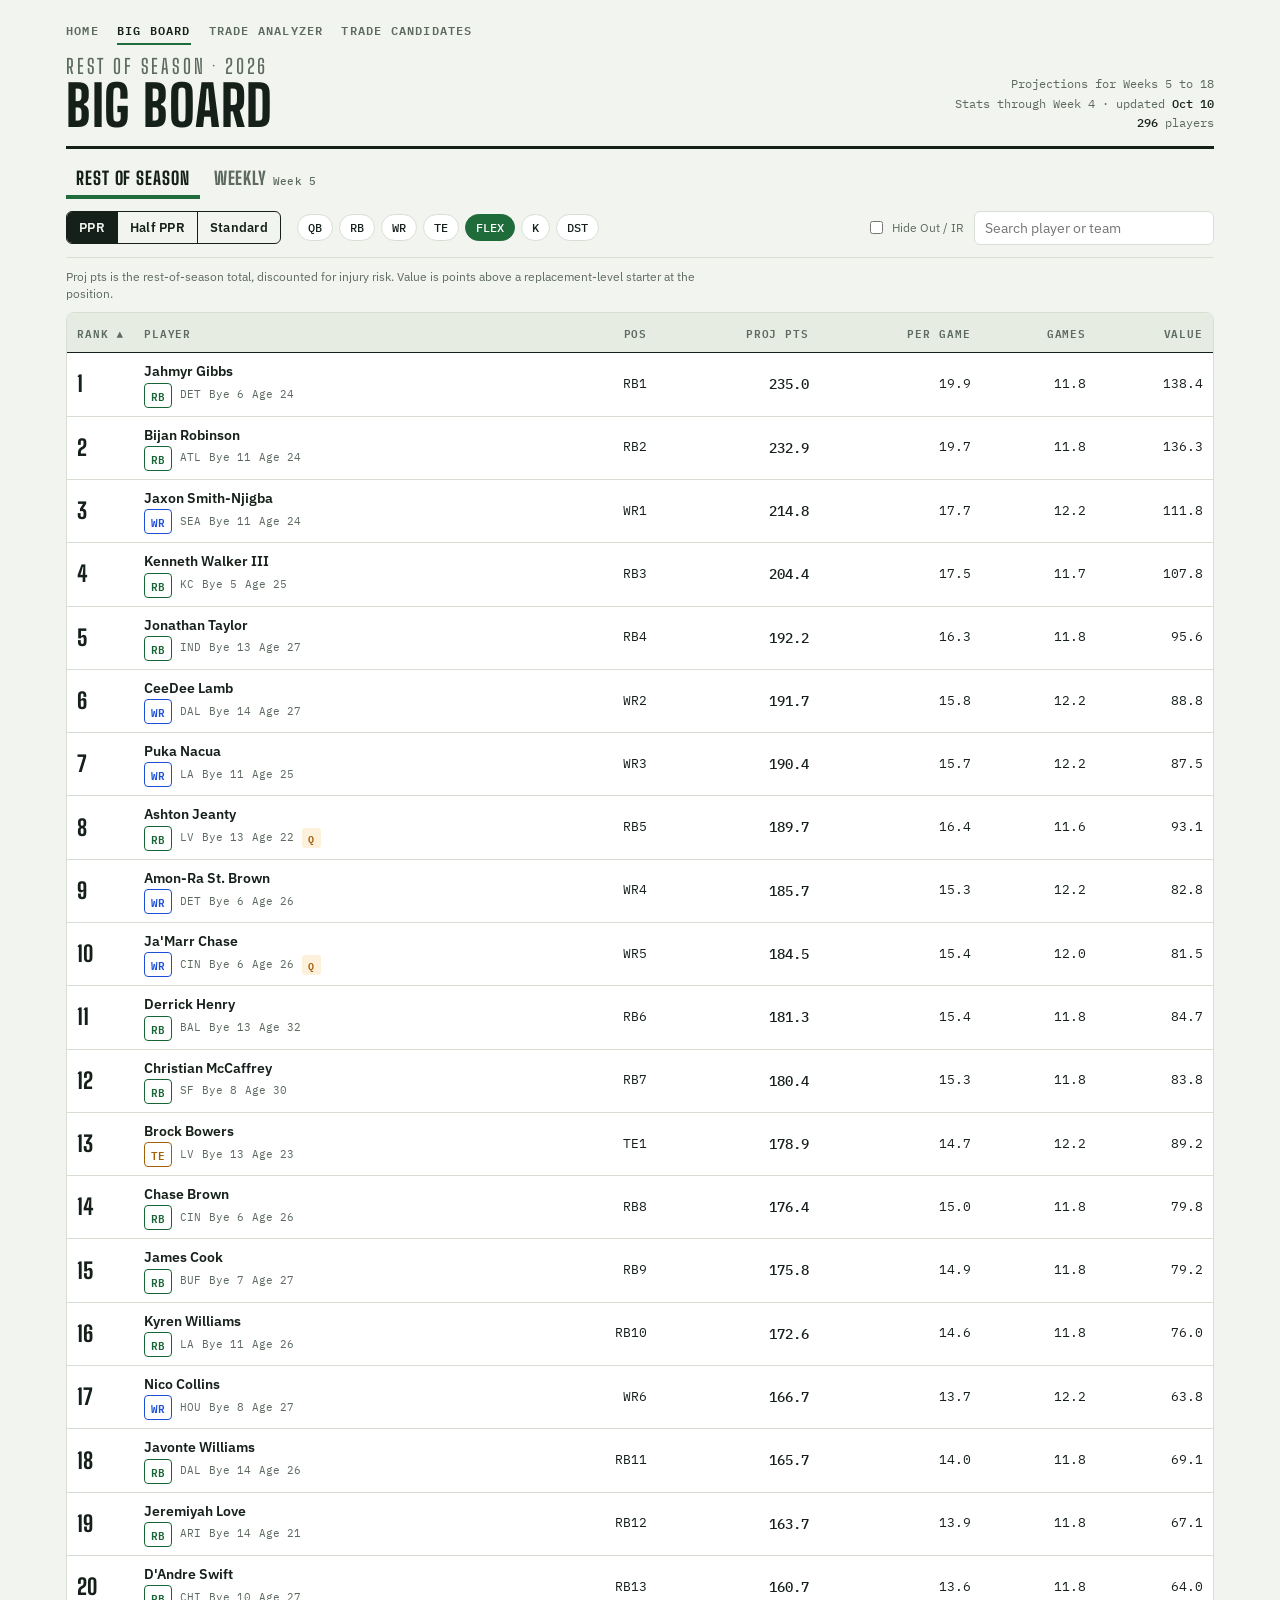
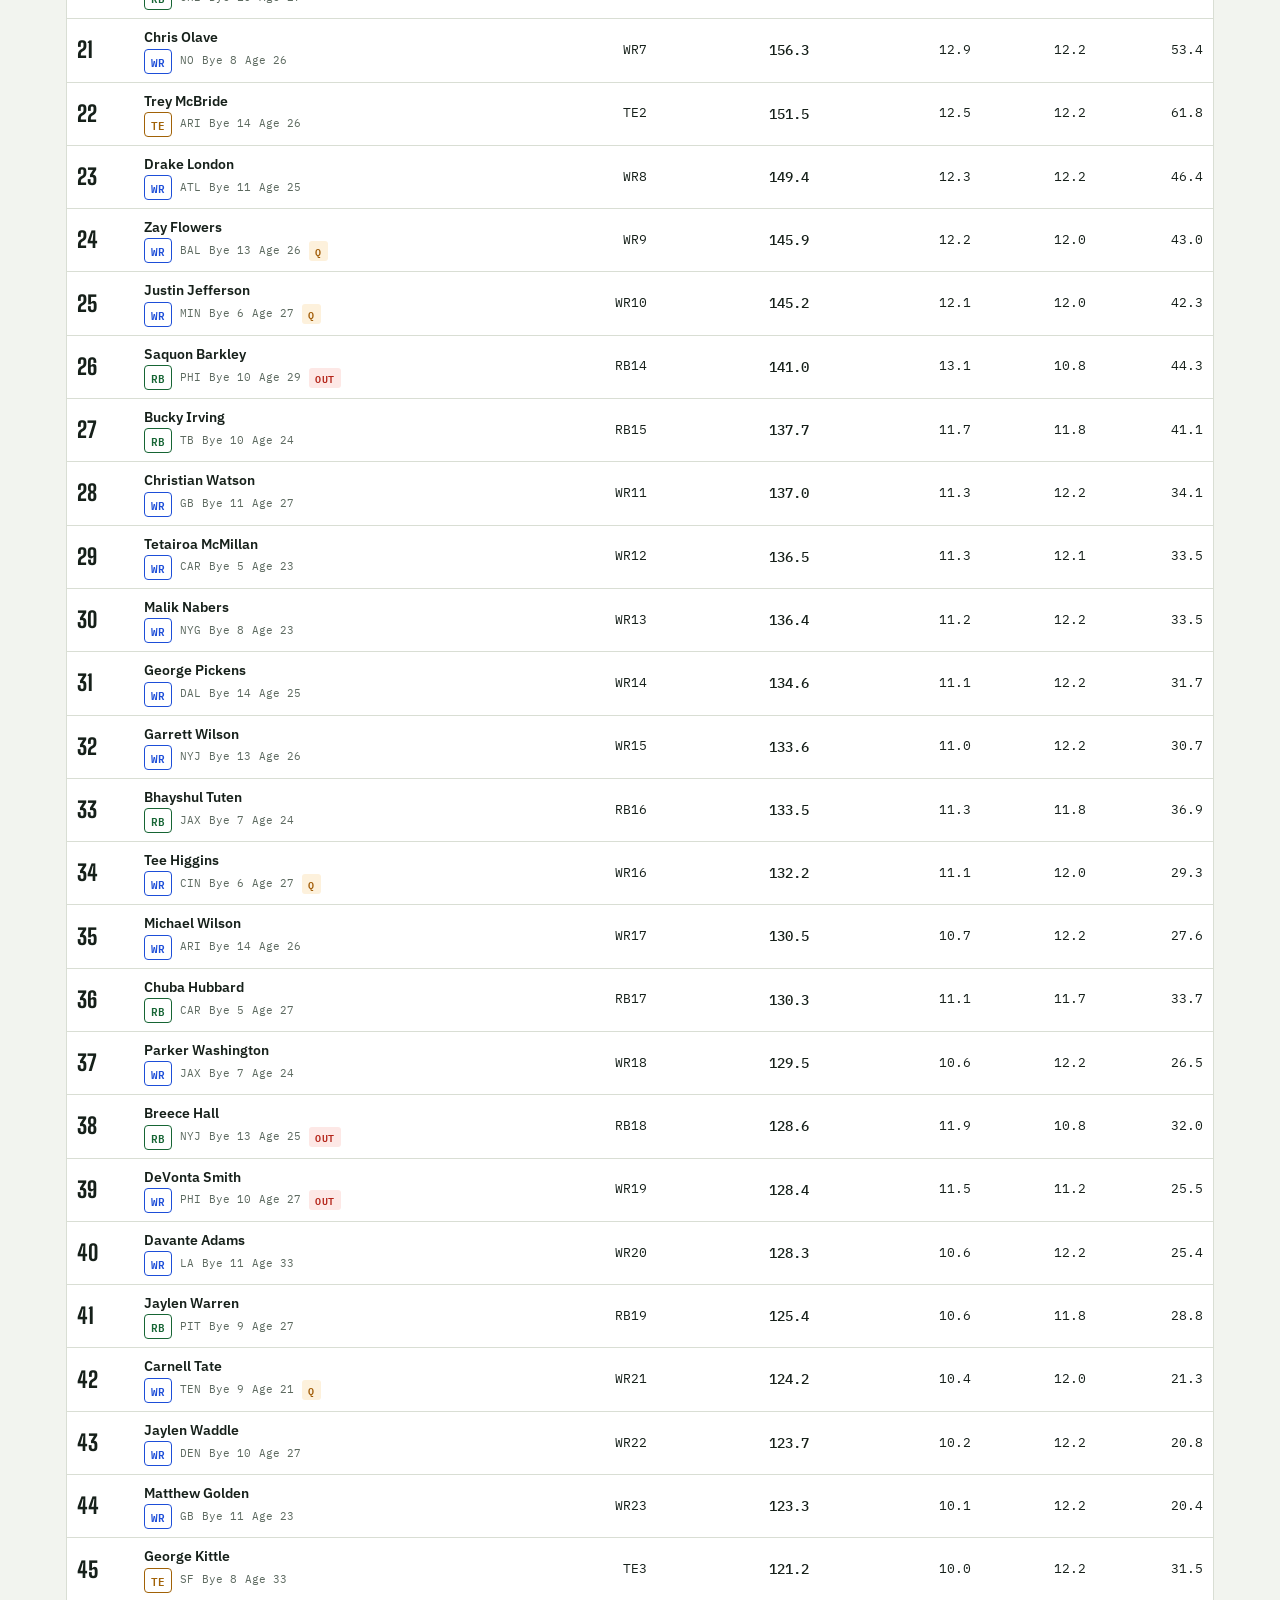
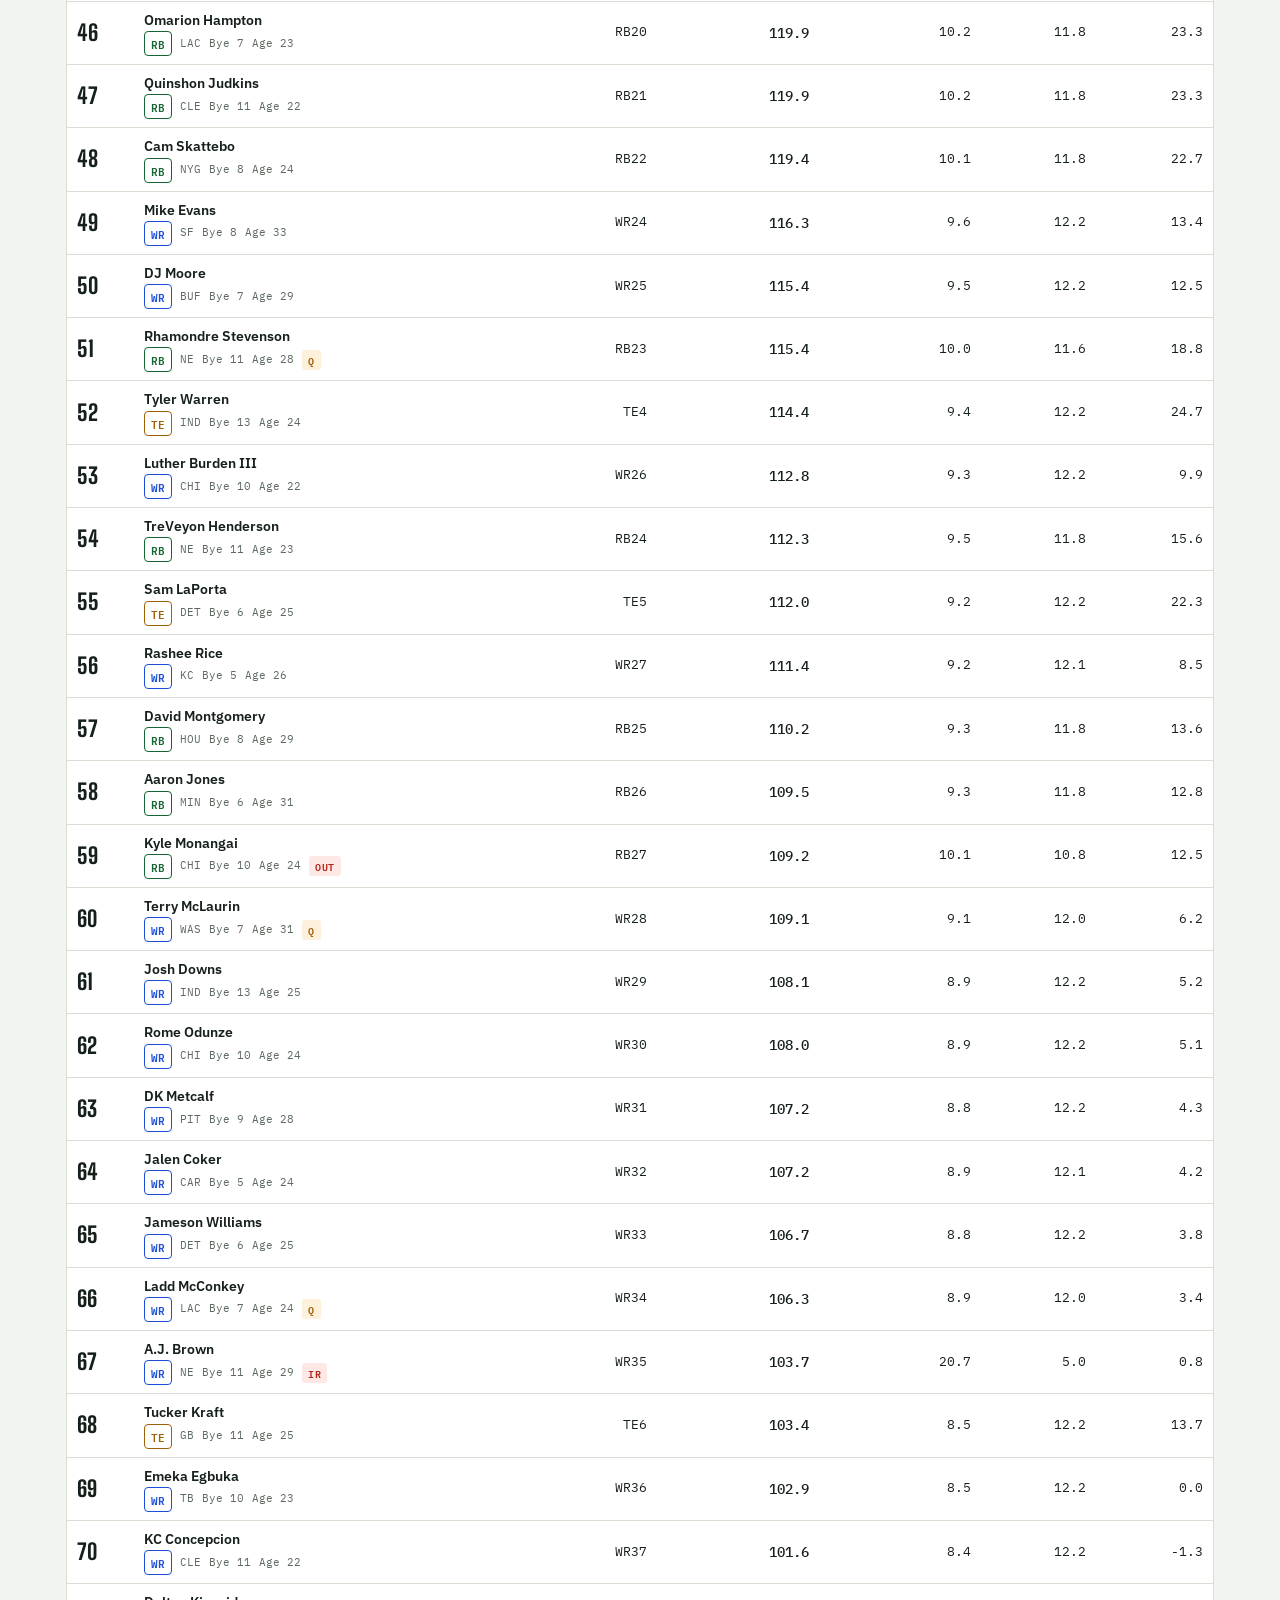
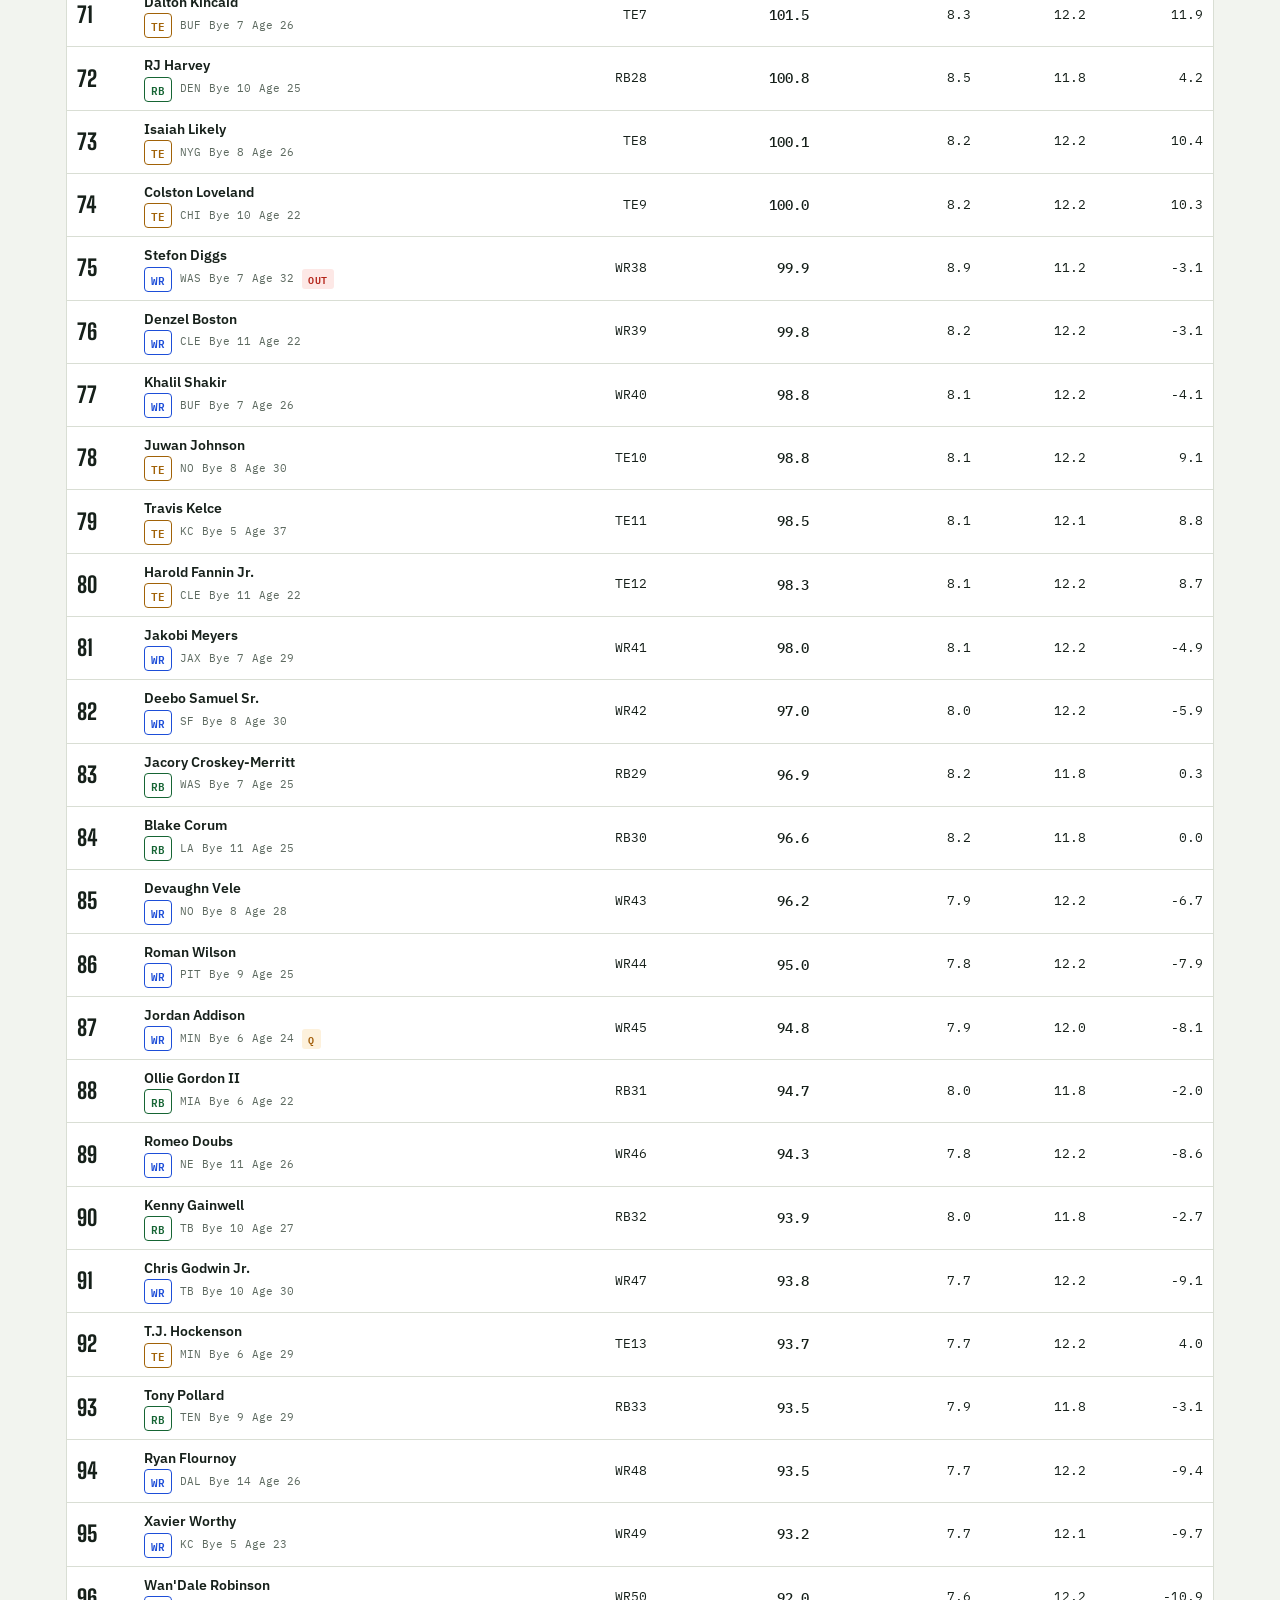
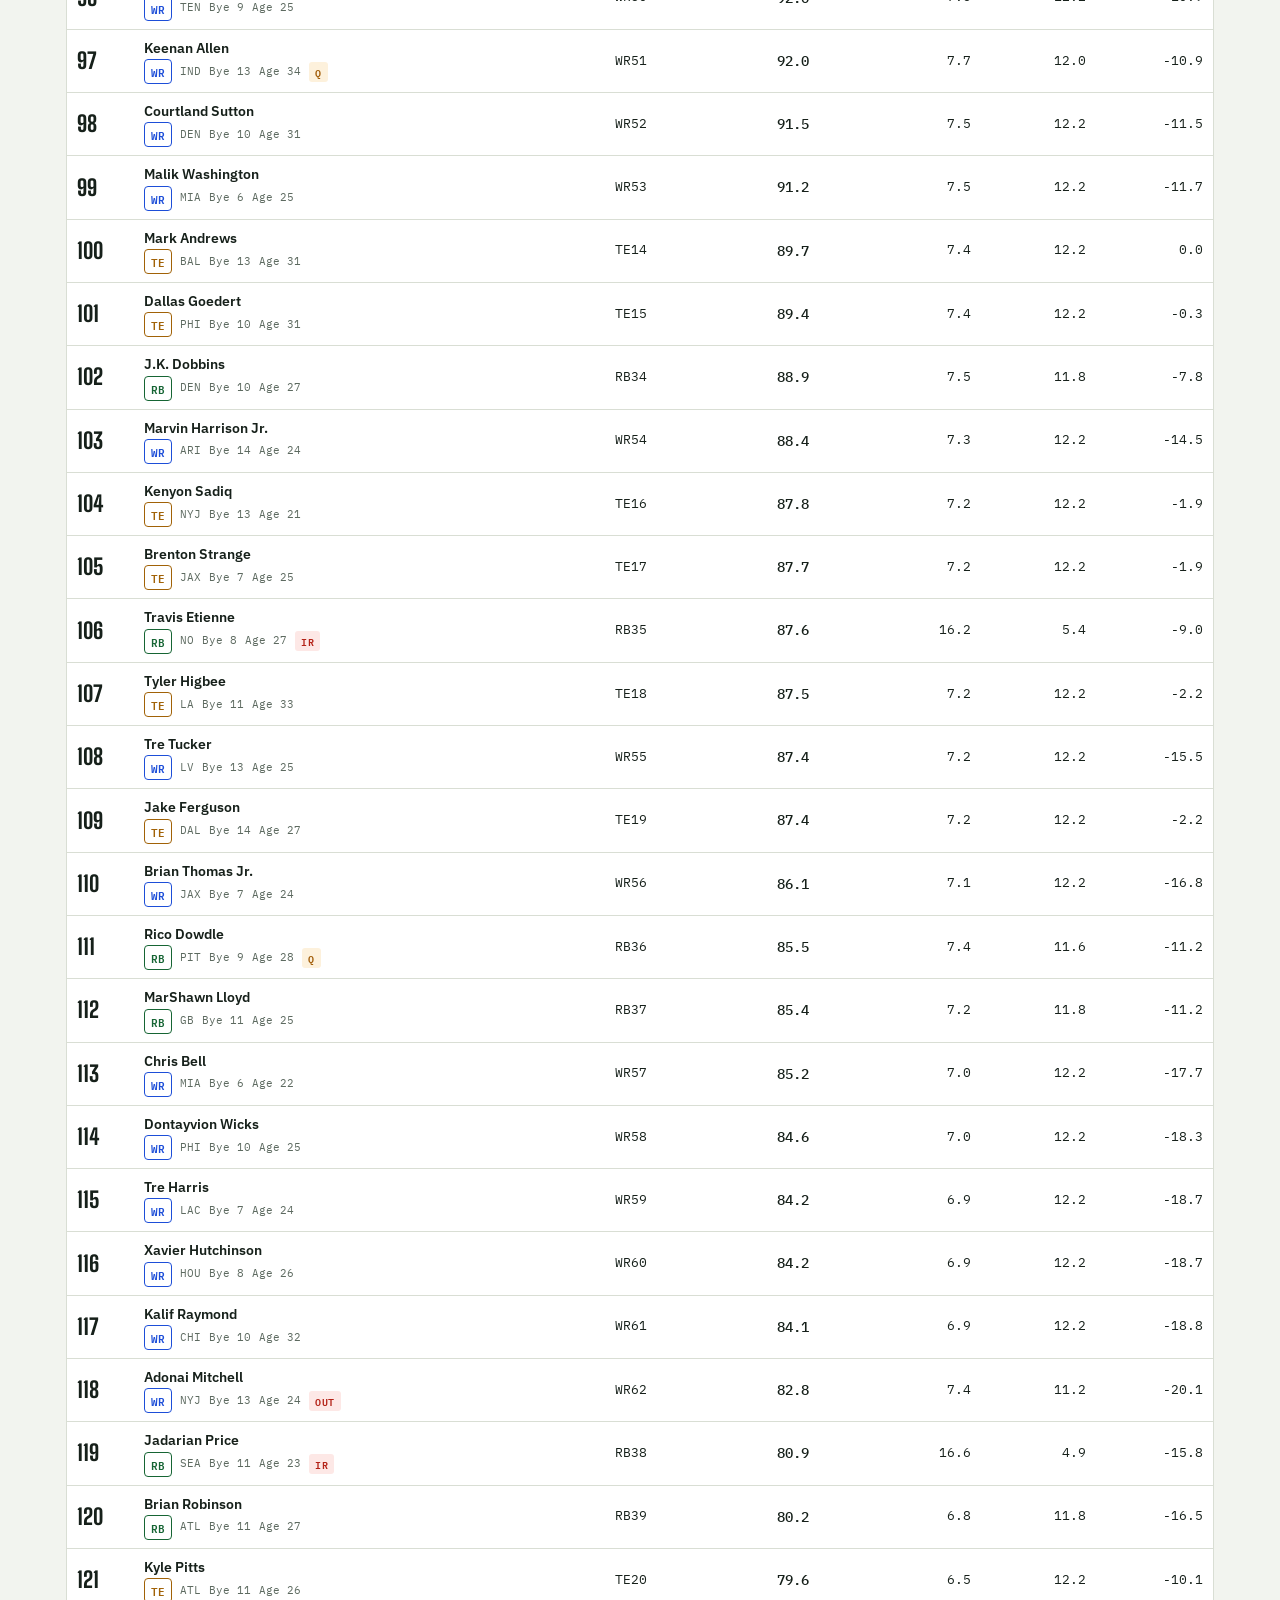
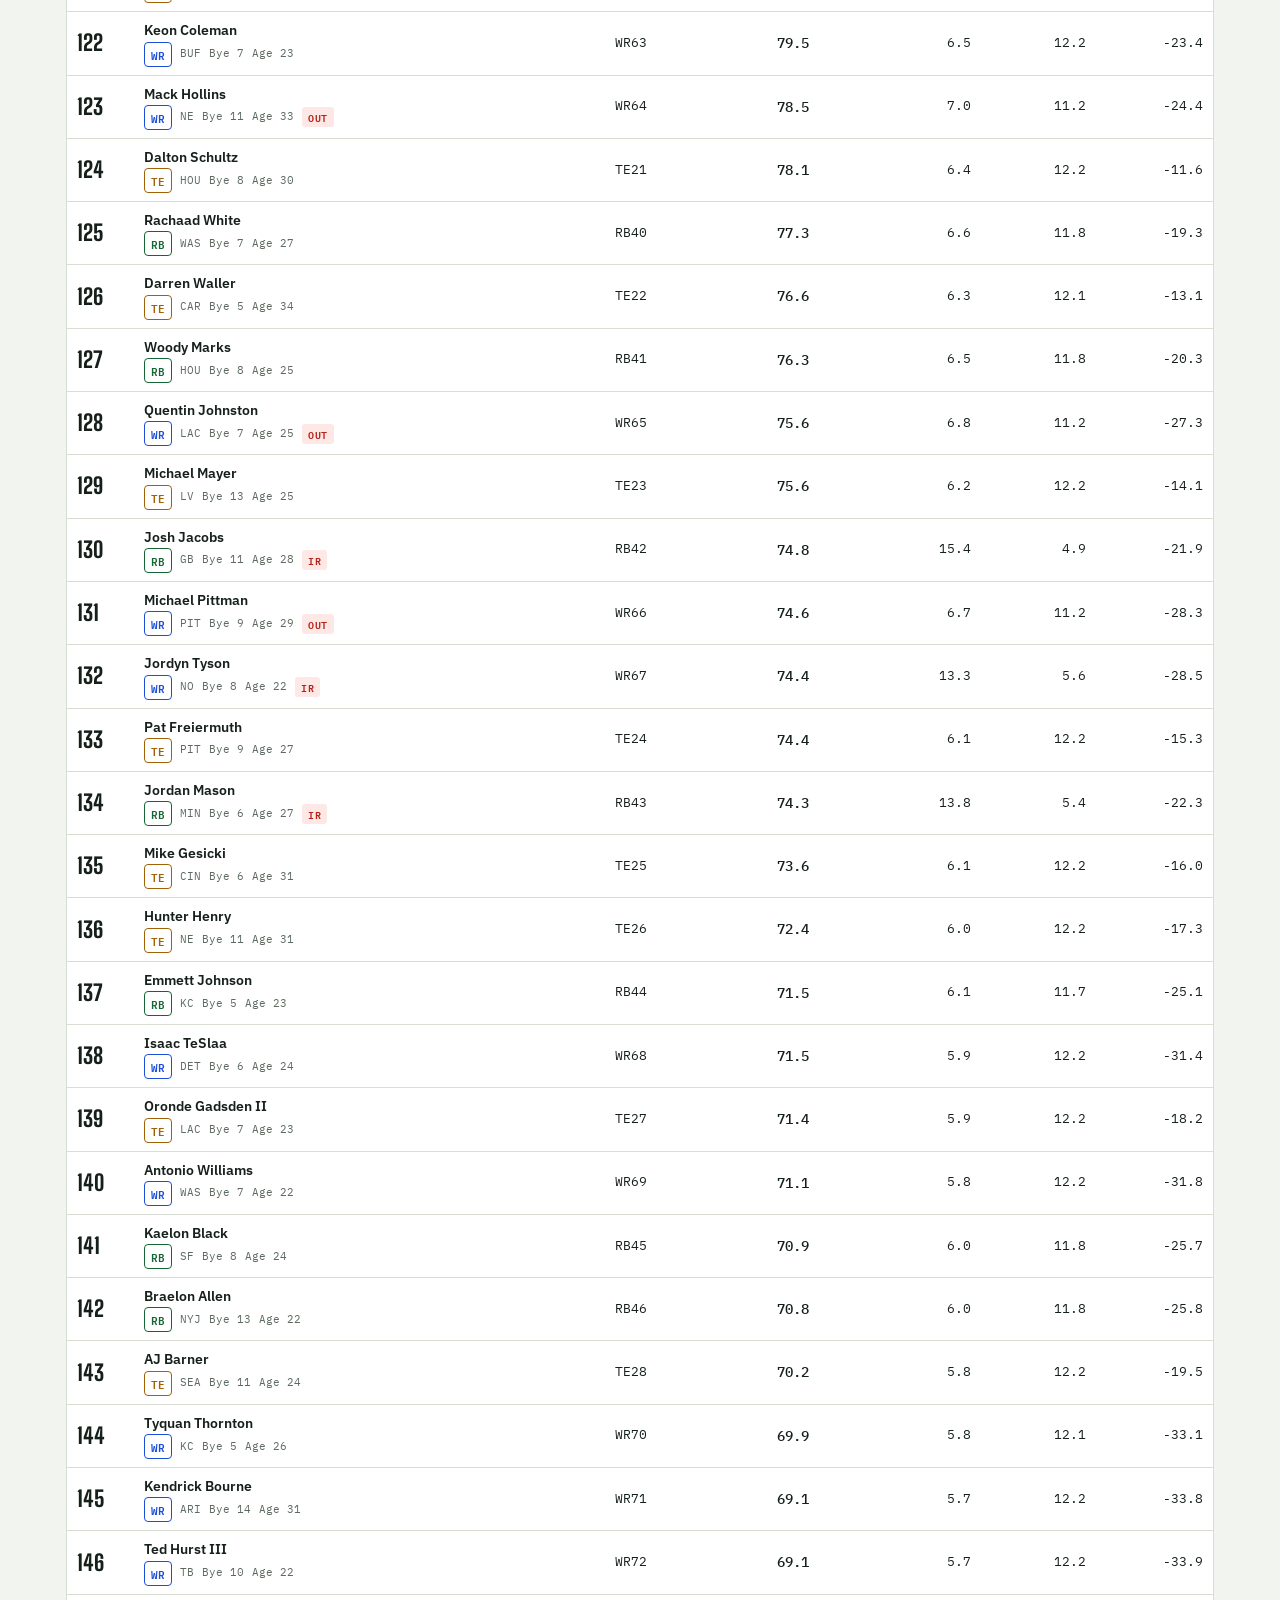
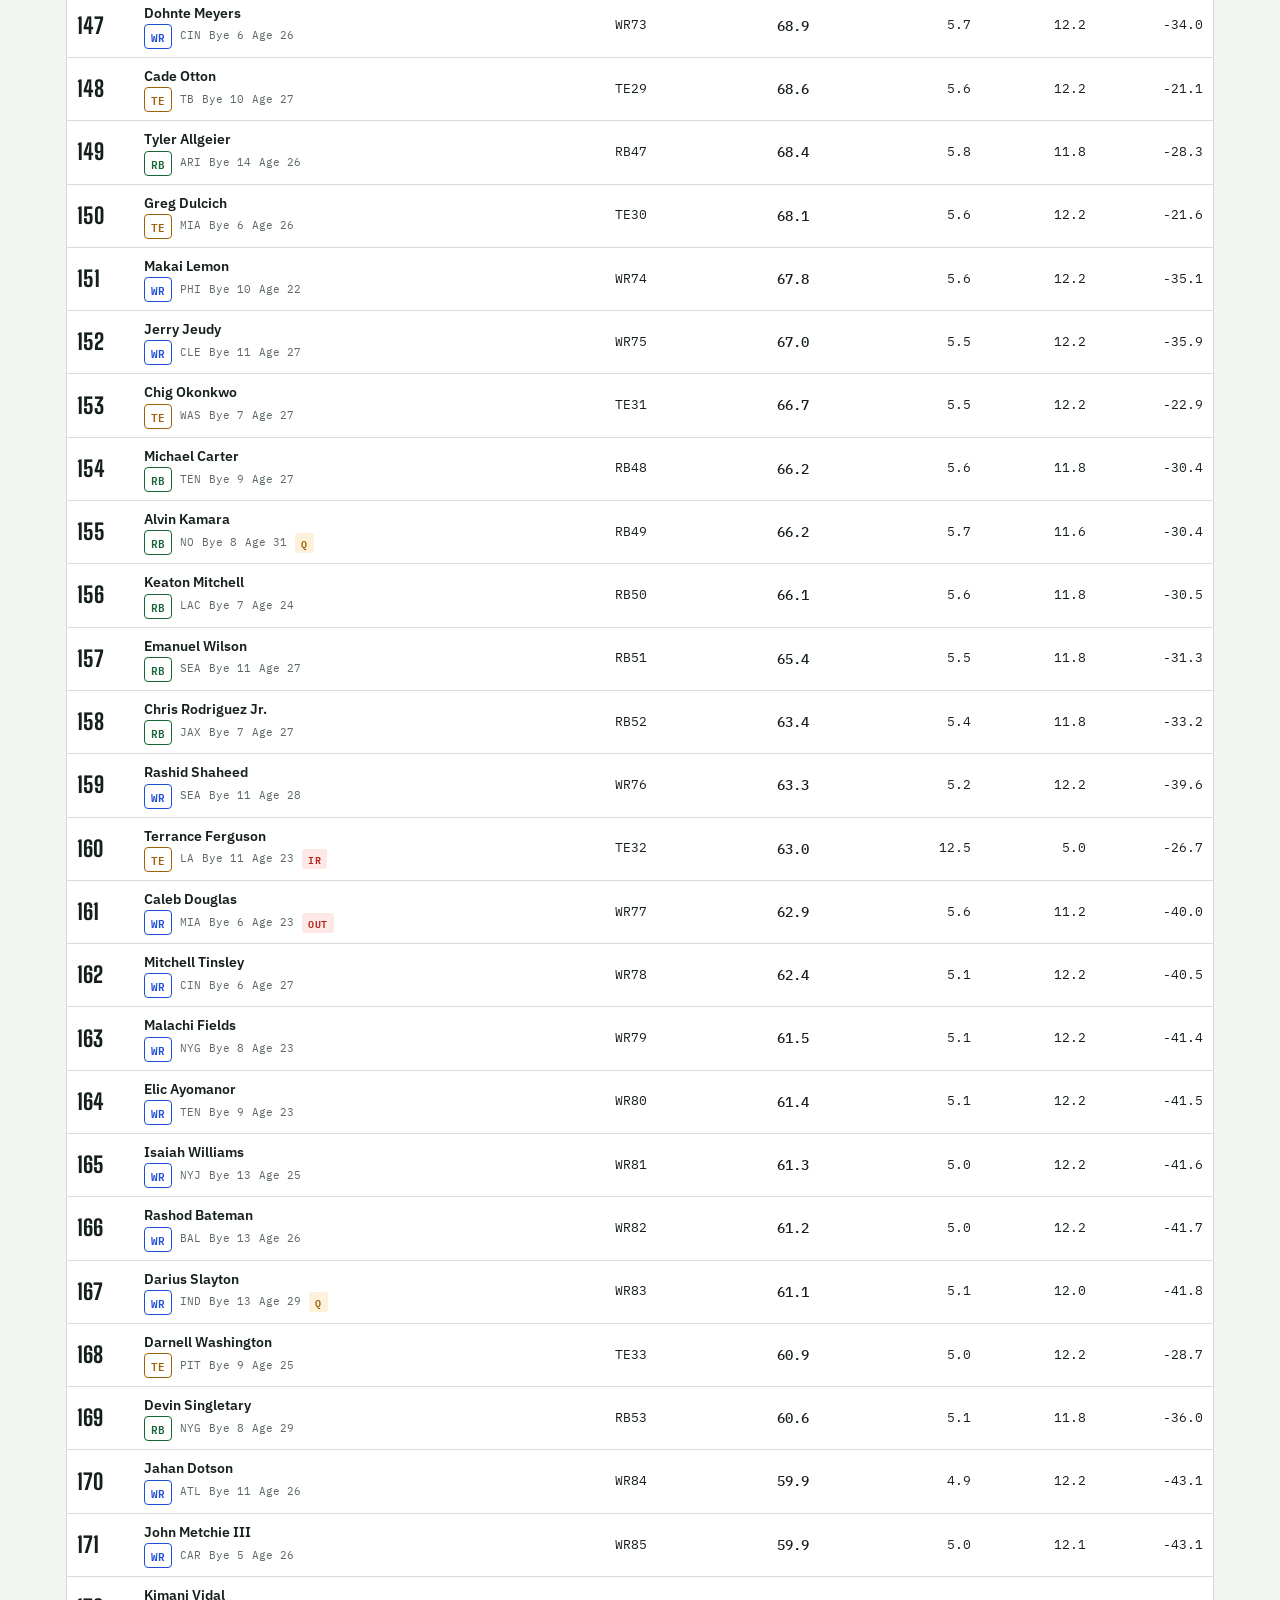
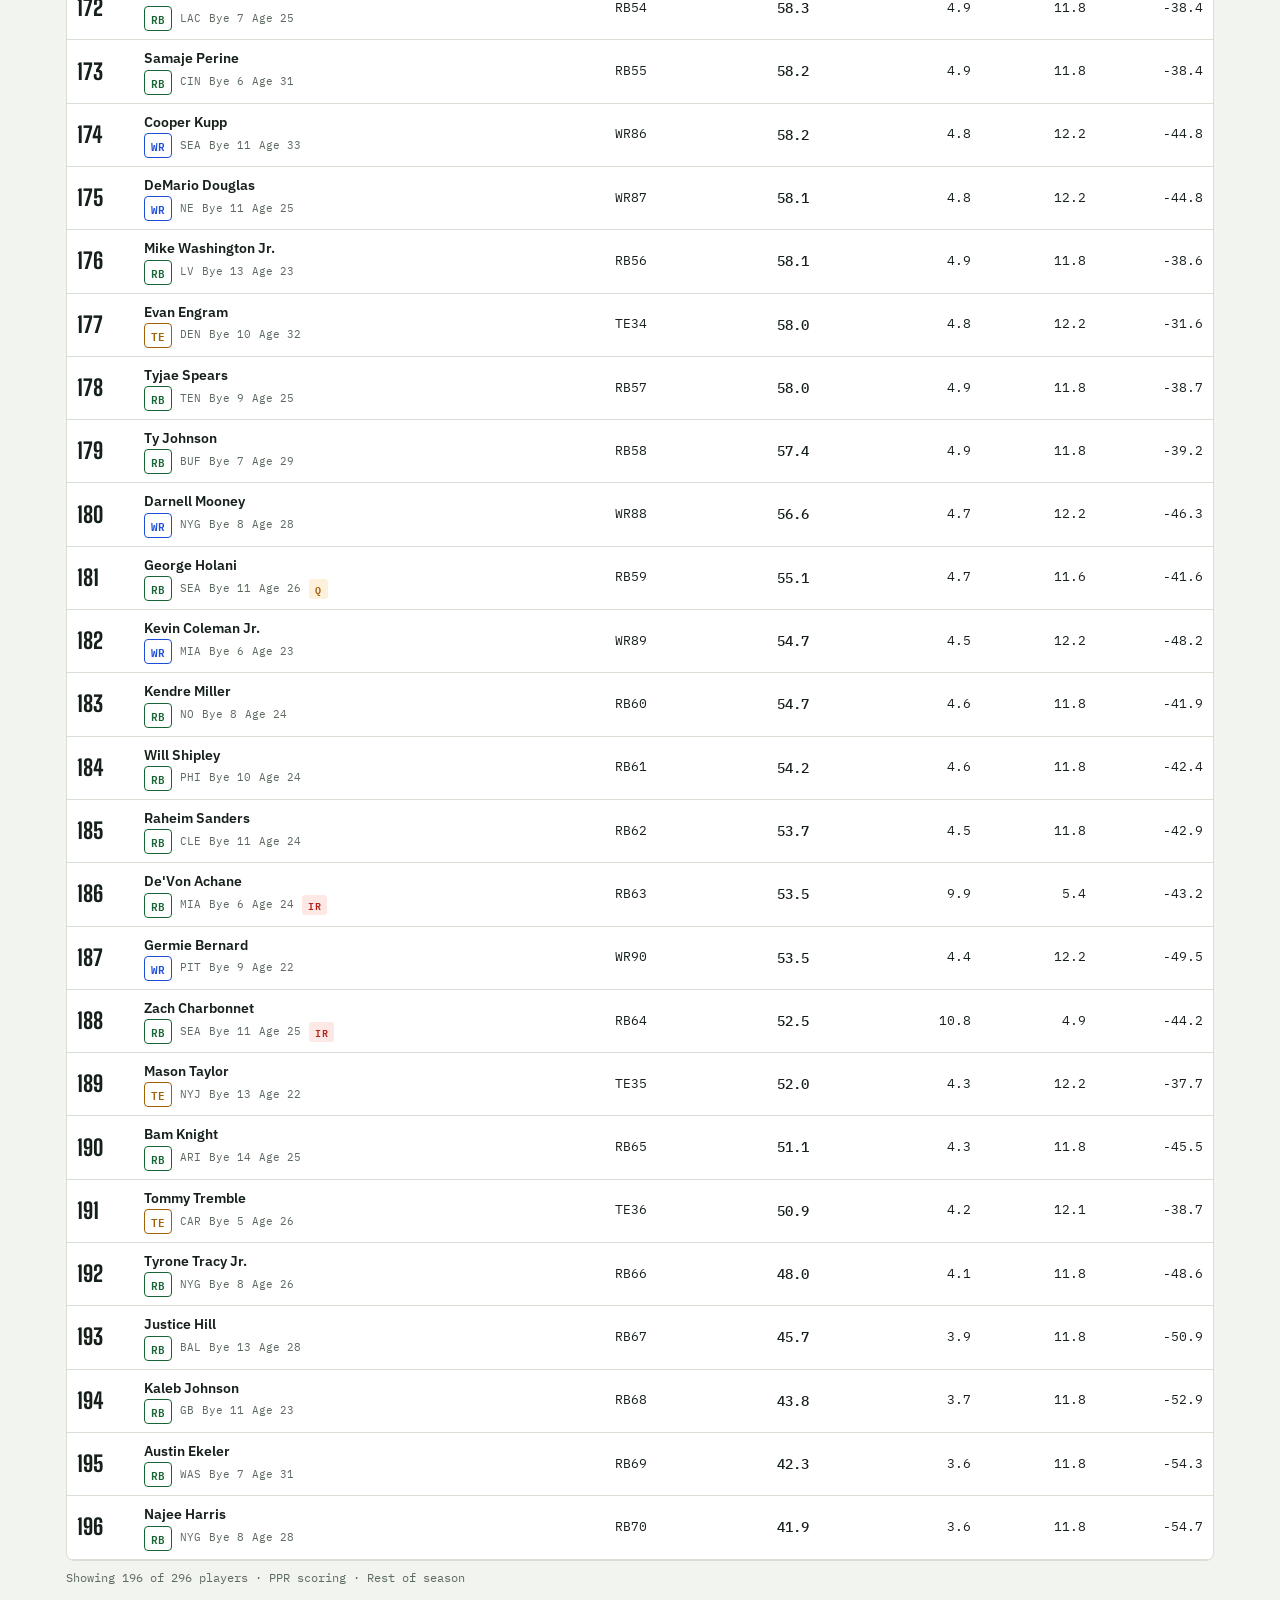
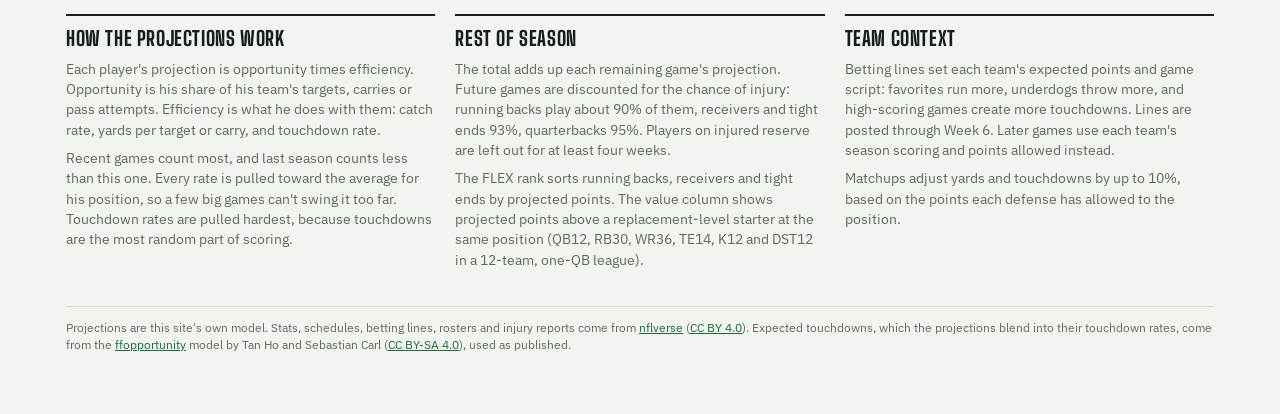
==== board.html @ 866e080f "Add a Reed's Rankings home page with kickoff countdowns The new home page at index.html links to eac" ====
<!doctype html>
<html lang="en">
<head>
<meta charset="utf-8">
<meta name="viewport" content="width=device-width,initial-scale=1,viewport-fit=cover">
<title>Big Board</title>
<link rel="preconnect" href="https://fonts.googleapis.com">
<link rel="preconnect" href="https://fonts.gstatic.com" crossorigin>
<link rel="stylesheet" href="https://fonts.googleapis.com/css2?family=Big+Shoulders+Display:wght@600;800&family=IBM+Plex+Sans:wght@400;500;600&family=IBM+Plex+Mono:wght@400;500&display=swap">
<link rel="stylesheet" href="style.css">
</head>
<body>


<div class="wrap">
  <nav class="site" aria-label="Pages"><a href="index.html">Home</a><a href="board.html" aria-current="page">Big Board</a><a href="trade.html">Trade Analyzer</a><a href="candidates.html">Trade Candidates</a></nav>
  <header class="top">
    <h1><small id="kicker"></small>Big Board</h1>
    <div class="meta" id="meta"></div>
  </header>

  <div class="views" role="tablist" aria-label="Ranking view">
    <button type="button" role="tab" id="v-ros" data-v="ros" aria-selected="true">Rest of Season</button>
    <button type="button" role="tab" id="v-wk" data-v="wk" aria-selected="false">Weekly<span class="tag" id="wkTag"></span></button>
  </div>

  <div class="controls" role="toolbar" aria-label="Ranking filters">
    <div class="seg" id="fmt" aria-label="Scoring format">
      <button type="button" data-f="ppr" aria-pressed="true">PPR</button>
      <button type="button" data-f="half" aria-pressed="false">Half PPR</button>
      <button type="button" data-f="std" aria-pressed="false">Standard</button>
    </div>
    <div class="chips" id="pos" aria-label="Position">
      <button type="button" data-p="QB" aria-pressed="false">QB</button>
      <button type="button" data-p="RB" aria-pressed="false">RB</button>
      <button type="button" data-p="WR" aria-pressed="false">WR</button>
      <button type="button" data-p="TE" aria-pressed="false">TE</button>
      <button type="button" data-p="FLEX" aria-pressed="true">FLEX</button>
      <button type="button" data-p="K" aria-pressed="false">K</button>
      <button type="button" data-p="DST" aria-pressed="false">DST</button>
    </div>
    <div class="search">
      <label for="hideInj"><input type="checkbox" id="hideInj"> Hide Out / IR</label>
      <input type="search" id="q" placeholder="Search player or team" aria-label="Search player or team">
    </div>
  </div>

  <p class="notice" id="notice" hidden></p>
  <p class="legend" id="legend"></p>

  <div class="tablebox">
    <table>
      <thead><tr id="head"></tr></thead>
      <tbody id="body"></tbody>
    </table>
  </div>
  <div class="count" id="count"></div>

  <div class="notes" id="notes-ros">
    <section>
      <h2>How the projections work</h2>
      <p>Each player's projection is opportunity times efficiency. Opportunity is his share of his team's targets, carries or pass attempts. Efficiency is what he does with them: catch rate, yards per target or carry, and touchdown rate.</p>
      <p>Recent games count most, and last season counts less than this one. Every rate is pulled toward the average for his position, so a few big games can't swing it too far. Touchdown rates are pulled hardest, because touchdowns are the most random part of scoring.</p>
    </section>
    <section>
      <h2>Rest of season</h2>
      <p>The total adds up each remaining game's projection. Future games are discounted for the chance of injury: running backs play about 90% of them, receivers and tight ends 93%, quarterbacks 95%. Players on injured reserve are left out for at least four weeks.</p>
      <p>The FLEX rank sorts running backs, receivers and tight ends by projected points. The value column shows projected points above a replacement-level starter at the same position (QB12, RB30, WR36, TE14, K12 and DST12 in a 12-team, one-QB league).</p>
    </section>
    <section>
      <h2>Team context</h2>
      <p>Betting lines set each team's expected points and game script: favorites run more, underdogs throw more, and high-scoring games create more touchdowns. <span id="lineNote"></span></p>
      <p>Matchups adjust yards and touchdowns by up to 10%, based on the points each defense has allowed to the position.</p>
    </section>
  </div>

  <div class="notes" id="notes-wk" hidden>
    <section>
      <h2>How the weekly rank is built</h2>
      <p>Weekly rankings are positional, the way start/sit decisions are made. Pick a position to see QB1, RB1 and so on, or FLEX to compare running backs, receivers and tight ends on one list.</p>
      <p>Projections assume the player suits up. Check the injury tag before you set your lineup. When a teammate is out, his share of targets and carries is spread across the players who are left.</p>
    </section>
    <section>
      <h2>Range</h2>
      <p>The bar shows the middle 60% of likely outcomes (20th to 80th percentile), and the tick marks the projection. It's based on how much the player's scoring has swung from game to game, blended with what's typical for his position.</p>
    </section>
    <section>
      <h2>Scoring</h2>
      <p>Offense: 0.04 per passing yard, 4 per passing TD, −2 per interception, 0.1 per rushing or receiving yard, 6 per rushing or receiving TD, −2 per fumble lost, and 1, 0.5 or 0 per catch.</p>
      <p>Kickers: 3 for a field goal under 40 yards, 4 from 40 to 49, 5 from 50 and up, 1 per extra point, −1 per miss. Defenses: 1 per sack, 2 per interception or fumble recovery, 6 per TD, 2 per safety, and 10 down to −4 for points allowed.</p>
    </section>
  </div>

  <p class="credit">Projections are this site's own model. Stats, schedules, betting lines, rosters and injury reports come from <a href="https://github.com/nflverse" target="_blank" rel="noopener">nflverse</a> (<a href="https://creativecommons.org/licenses/by/4.0/" target="_blank" rel="noopener">CC BY 4.0</a>). Expected touchdowns, which the projections blend into their touchdown rates, come from the <a href="https://github.com/ffverse/ffopportunity" target="_blank" rel="noopener">ffopportunity</a> model by Tan Ho and Sebastian Carl (<a href="https://creativecommons.org/licenses/by-sa/4.0/" target="_blank" rel="noopener">CC BY-SA 4.0</a>), used as published.</p>
</div>

<script src="data.js?v=09ab7bc0fd"></script>
<script>
const st = {v:'ros', f:'ppr', p:'FLEX', q:'', hide:false, sk:'r', dir:1};
try{const s=JSON.parse(localStorage.getItem('cbb')||'{}'); if(['ppr','half','std'].includes(s.f)) st.f=s.f; if(s.p&&s.p!=='ALL') st.p=s.p; if(s.v==='wk') st.v='wk';}catch(e){}
location.hash.replace('#','')==='weekly' && (st.v='wk');
const $=id=>document.getElementById(id);
const FLEXP=['RB','WR','TE'];
const OUTS=new Set(['Out','IR','PUP','DNR','Doubtful','Sus']);
const FMT={ppr:'PPR',half:'Half PPR',std:'Standard'};
const WEEK=INFO.week;
const built=new Date(INFO.built+'T12:00:00').toLocaleDateString('en-US',{month:'short',day:'numeric'});
const META={
  ros:`<span>Projections for Weeks ${WEEK} to 18</span><span>Stats through Week ${INFO.stats_through} · updated <b>${built}</b></span><span><b>${ROS.length}</b> players</span>`,
  wk:`<span>Week ${WEEK} projections</span><span>Stats through Week ${INFO.stats_through} · updated <b>${built}</b></span><span><b>${WK.length}</b> players</span>`
};
const LEGEND={
  ros:'Proj pts is the rest-of-season total, discounted for injury risk. Value is points above a replacement-level starter at the position.',
  wk:'Proj is the expected score if he plays. Range shows the middle 60% of likely outcomes.'
};
function injTag(o){if(!o.i)return ''; const c=OUTS.has(o.i)?'out':'q'; const l=o.i==='Questionable'?'Q':o.i;
  return o.iw ? `<span class="inj ${c}" title="From the Week ${o.iw} injury report. This week's report isn't out yet.">${l} · W${o.iw}</span>` : `<span class="inj ${c}">${l}</span>`;}
function cols(){
  if(st.v==='ros') return [['r','Rank','l'],['n','Player','l'],['pr','Pos',''],['pts','Proj pts',''],['pg','Per game',''],['gp','Games',''],['v','Value','']];
  return [['r','Rank','l'],['n','Player','l'],['pr','Pos',''],['pts','Proj',''],['hi','Range','range'],[null,'Projected stats','l']];
}
function drawHead(){
  $('head').innerHTML=cols().map(([k,l,c])=>k?`<th class="${c}" data-k="${k}" tabindex="0"${k===st.sk?` aria-sort="${st.dir===1?'ascending':'descending'}"`:''}>${l}</th>`:`<th class="${c}">${l}</th>`).join('');
  document.querySelectorAll('#head th[data-k]').forEach(th=>{th.addEventListener('click',()=>sortBy(th.dataset.k)); th.addEventListener('keydown',e=>{if(e.key==='Enter'||e.key===' '){e.preventDefault();sortBy(th.dataset.k);}});});
}
// Normalize each row to the same shape for both views
function view(o){
  const d=o.f[st.f];
  return {...d, rank: st.p==='FLEX'?d.fx:d.pr};
}
// Rank-like columns sort ascending; point columns sort biggest first
function val(o,k){const v=view(o); if(k==='n')return o.n; if(k==='r')return v.rank??1e9; if(k==='pr')return v.pr??1e9;
  const x=v[k]; return x==null?1e9:-x;}
function bar(v,max){
  const x=n=>Math.max(0,Math.min(100,n/max*100));
  return `<div class="rbox"><span class="rtxt">${v.lo.toFixed(1)}–${v.hi.toFixed(1)}</span><div class="bar"><span class="rail"></span><span class="rng" style="left:${x(v.lo)}%;width:${x(v.hi)-x(v.lo)}%"></span><span class="tick" style="left:${x(v.pts)}%"></span></div></div>`;
}
function gameTag(o){
  if(!o.ko) return '';
  const t=new Date(o.ko*1000), now=Date.now();
  if(now>=o.ko*1000) return `<span class="gstat">Kicked off</span>`;
  const s=t.toLocaleString(undefined,{weekday:'short',hour:'numeric',minute:'2-digit'});
  return `<span class="gstat up">${s}</span>`;
}
const fmt1=x=>x==null?'<span class="na">–</span>':x.toFixed(1);
function render(){
  const data=st.v==='ros'?ROS:WK;
  let rows=data.filter(o=>{
    if(st.p==='FLEX'){if(!FLEXP.includes(o.p))return false;} else if(o.p!==st.p)return false;
    if(st.hide&&OUTS.has(o.i))return false;
    if(st.q){const q=st.q.toLowerCase(); if(!o.n.toLowerCase().includes(q)&&!o.t.toLowerCase().includes(q))return false;}
    return true;});
  rows.sort((a,b)=>{const x=val(a,st.sk),y=val(b,st.sk); return (x<y?-1:x>y?1:0)*st.dir || val(a,'r')-val(b,'r');});
  const wk=st.v==='wk';
  const maxHi=Math.max(1,...rows.map(o=>view(o).hi||0));
  $('body').innerHTML = rows.length? rows.map(o=>{const v=view(o);
    const sub = wk
      ? `<span class="pos ${o.p}">${o.p}</span><span>${o.t}</span><span class="game">${o.o}</span>${gameTag(o)}${injTag(o)}`
      : `<span class="pos ${o.p}">${o.p}</span><span>${o.t}</span>${o.b?`<span>Bye ${o.b}</span>`:''}${o.a?`<span>Age ${o.a}</span>`:''}${injTag(o)}`;
    const cells = wk
      ? `<td class="proj">${fmt1(v.pts)}</td><td class="range">${bar(v,maxHi)}</td><td class="stat l">${o.s}</td>`
      : `<td class="proj">${fmt1(v.pts)}</td><td>${fmt1(v.pg)}</td><td>${fmt1(v.gp)}</td><td>${fmt1(v.v)}</td>`;
    return `<tr>
      <td class="rank l">${v.rank??'–'}</td>
      <td class="player l"><div class="pname">${o.n}</div><div class="psub">${sub}</div></td>
      <td>${o.p}${v.pr??''}</td>${cells}</tr>`;}).join('') : `<tr><td colspan="${cols().length}" class="empty">No players match. Clear the search or switch positions.</td></tr>`;
  $('count').textContent=`Showing ${rows.length} of ${data.length} players · ${FMT[st.f]} scoring · ${wk?`Week ${WEEK}`:'Rest of season'}`;
  $('kicker').textContent = `${wk?`Week ${WEEK}`:'Rest of season'} · ${INFO.season}`;
  $('meta').innerHTML=META[st.v];
  $('legend').textContent=LEGEND[st.v];
  const n=$('notice'), stale=WK.find(o=>o.iw);
  if(wk&&stale){n.hidden=false; n.innerHTML=`<b>Week ${WEEK} injury reports aren't out yet.</b> Teams file them Wednesday to Friday. Players tagged “Out · W${stale.iw}” missed last week's game and may sit again.`;} else n.hidden=true;
  $('notes-ros').hidden=wk; $('notes-wk').hidden=!wk;
  document.querySelectorAll('.views button').forEach(b=>b.setAttribute('aria-selected',b.dataset.v===st.v));
  document.querySelectorAll('#fmt button').forEach(b=>b.setAttribute('aria-pressed',b.dataset.f===st.f));
  document.querySelectorAll('#pos button').forEach(b=>b.setAttribute('aria-pressed',b.dataset.p===st.p));
  drawHead();
  try{localStorage.setItem('cbb',JSON.stringify({f:st.f,p:st.p,v:st.v}));}catch(e){}
}
function sortBy(k){ if(st.sk===k) st.dir*=-1; else {st.sk=k; st.dir=1;} render(); }
$('wkTag').textContent=`Week ${WEEK}`;
const lw=INFO.line_weeks;
$('lineNote').textContent = lw.length ? `Lines are posted through Week ${lw[lw.length-1]}. Later games use each team's season scoring and points allowed instead.` : 'No lines are posted yet, so games use each team\'s season scoring and points allowed instead.';
document.querySelector('.views').addEventListener('click',e=>{const b=e.target.closest('button'); if(!b)return; st.v=b.dataset.v; st.sk='r'; st.dir=1; render();});
$('fmt').addEventListener('click',e=>{const b=e.target.closest('button'); if(b){st.f=b.dataset.f; render();}});
$('pos').addEventListener('click',e=>{const b=e.target.closest('button'); if(b){st.p=b.dataset.p; st.sk='r'; st.dir=1; render();}});
$('q').addEventListener('input',e=>{st.q=e.target.value.trim(); render();});
$('hideInj').addEventListener('change',e=>{st.hide=e.target.checked; render();});
render();
</script>

</body>
</html>
---- style.css ----
/* Layout: a stadium-scoreboard header over one dense, sortable board; controls stick above the table */
:root{
  --bg:#f2f4ef; --surface:#ffffff; --line:#d9ded4; --fg:#16201a; --muted:#5d6a60;
  --accent:#1f6b3a; --accent-ink:#ffffff; --chalk:#e7ece2;
  --bad:#b42318; --warn:#a15c07; --badbg:#fde8e6; --warnbg:#fdf1dc;
  --pos-qb:#9d174d; --pos-rb:#166534; --pos-wr:#1d4ed8; --pos-te:#a16207; --pos-k:#475569; --pos-dst:#6b21a8;
  --display:"Big Shoulders Display","Arial Narrow",Impact,sans-serif;
  --body:"IBM Plex Sans",system-ui,-apple-system,"Segoe UI",sans-serif;
  --mono:"IBM Plex Mono",ui-monospace,Menlo,Consolas,monospace;
}
@media (prefers-color-scheme: dark){:root:not([data-theme="light"]){
  --bg:#0f1511; --surface:#161e18; --line:#2a352d; --fg:#e6ece5; --muted:#93a196;
  --accent:#4ade80; --accent-ink:#0b1a10; --chalk:#1d2720;
  --bad:#fca5a5; --warn:#fcd34d; --badbg:#3b1514; --warnbg:#33260b;
  --pos-qb:#f9a8d4; --pos-rb:#86efac; --pos-wr:#93c5fd; --pos-te:#fde047; --pos-k:#cbd5e1; --pos-dst:#d8b4fe;
  color-scheme:dark}}
:root[data-theme="dark"]{
  --bg:#0f1511; --surface:#161e18; --line:#2a352d; --fg:#e6ece5; --muted:#93a196;
  --accent:#4ade80; --accent-ink:#0b1a10; --chalk:#1d2720;
  --bad:#fca5a5; --warn:#fcd34d; --badbg:#3b1514; --warnbg:#33260b;
  --pos-qb:#f9a8d4; --pos-rb:#86efac; --pos-wr:#93c5fd; --pos-te:#fde047; --pos-k:#cbd5e1; --pos-dst:#d8b4fe;
  color-scheme:dark}
*{box-sizing:border-box}
body{background:var(--bg);color:var(--fg);font-family:var(--body);font-size:14px;line-height:1.45}
.wrap{max-width:1180px;margin:0 auto;padding-inline:16px;padding-block:20px 48px}
header.top{display:flex;flex-wrap:wrap;align-items:flex-end;justify-content:space-between;gap:12px 24px;padding-bottom:14px;border-bottom:3px solid var(--fg)}
h1{font-family:var(--display);font-weight:800;font-size:clamp(34px,6vw,56px);line-height:.9;letter-spacing:.01em;text-transform:uppercase;margin:0;text-wrap:balance}
h1 small{display:block;font-size:.36em;letter-spacing:.14em;color:var(--muted);font-weight:600;margin-bottom:6px}
.meta{font-family:var(--mono);font-size:12px;color:var(--muted);display:grid;gap:2px;text-align:right}
.meta b{color:var(--fg);font-weight:500}
.controls{position:sticky;top:env(safe-area-inset-top,0px);z-index:5;background:var(--bg);display:flex;flex-wrap:wrap;gap:10px 16px;align-items:center;padding-block:12px;border-bottom:1px solid var(--line)}
.seg{display:inline-flex;border:1.5px solid var(--fg);border-radius:6px;overflow:hidden}
.seg button{font:600 13px var(--body);background:transparent;color:var(--fg);border:0;padding:7px 12px;cursor:pointer;letter-spacing:.02em}
.seg button+button{border-left:1.5px solid var(--fg)}
.seg button[aria-pressed="true"]{background:var(--fg);color:var(--bg)}
.chips{display:flex;flex-wrap:wrap;gap:6px}
.chips button{font:500 12px var(--mono);background:var(--surface);color:var(--fg);border:1px solid var(--line);border-radius:999px;padding:5px 10px;cursor:pointer}
.chips button[aria-pressed="true"]{background:var(--accent);color:var(--accent-ink);border-color:var(--accent)}
.search{flex:1 1 180px;min-width:0;display:flex;gap:10px;align-items:center;justify-content:flex-end;flex-wrap:wrap}
.search input[type=search]{font:14px var(--body);padding:7px 10px;border:1px solid var(--line);border-radius:6px;background:var(--surface);color:var(--fg);width:100%;max-width:240px}
.search label{font-size:12px;color:var(--muted);display:flex;gap:6px;align-items:center;white-space:nowrap}
button:focus-visible,input:focus-visible,th:focus-visible{outline:2px solid var(--accent);outline-offset:2px}
.legend{font-size:12px;color:var(--muted);padding-block:10px;max-width:90ch;margin:0}
.tablebox{overflow-x:auto;background:var(--surface);border:1px solid var(--line);border-radius:8px}
table{width:100%;border-collapse:collapse;font-variant-numeric:tabular-nums;min-width:820px}
th{font:600 11px var(--mono);text-transform:uppercase;letter-spacing:.08em;color:var(--muted);text-align:right;padding:10px 10px;border-bottom:1.5px solid var(--fg);background:var(--chalk);position:sticky;top:0;user-select:none;white-space:nowrap}
th[data-k]{cursor:pointer}
th.l,td.l{text-align:left}
th[aria-sort="ascending"]::after{content:" ▲"} th[aria-sort="descending"]::after{content:" ▼"}
td{padding:8px 10px;border-bottom:1px solid var(--line);text-align:right;font-family:var(--mono);font-size:13px;white-space:nowrap}
tr:hover td{background:var(--chalk)}
td.rank{font-family:var(--display);font-weight:800;font-size:22px;line-height:1;text-align:left;width:52px}
td.player{font-family:var(--body);white-space:normal;min-width:190px}
.pname{font-weight:600;font-size:14px}
.psub{font-family:var(--mono);font-size:11px;color:var(--muted);display:flex;gap:8px;flex-wrap:wrap;align-items:center;margin-top:1px}
.pos{font:600 11px var(--mono);padding:2px 6px;border-radius:4px;border:1px solid currentColor}
.pos.QB{color:var(--pos-qb)}.pos.RB{color:var(--pos-rb)}.pos.WR{color:var(--pos-wr)}.pos.TE{color:var(--pos-te)}.pos.K{color:var(--pos-k)}.pos.DST{color:var(--pos-dst)}
.inj{font:600 10px var(--mono);text-transform:uppercase;letter-spacing:.06em;padding:1px 6px;border-radius:3px}
.inj.out{background:var(--badbg);color:var(--bad)} .inj.q{background:var(--warnbg);color:var(--warn)}
.proj{font-weight:500;color:var(--fg);font-size:14px}
.na{color:var(--muted)}
td.stat{font-size:12px;color:var(--muted);white-space:normal;min-width:220px}
td.range{width:190px}
.rbox{display:flex;align-items:center;gap:8px;justify-content:flex-end}
.rtxt{font-size:11px;color:var(--muted);min-width:64px}
.bar{position:relative;height:18px;width:110px;flex:none}
.bar .rail{position:absolute;left:0;right:0;top:8px;height:2px;background:var(--line)}
.bar .rng{position:absolute;top:6px;height:6px;background:var(--accent);opacity:.35;border-radius:3px}
.bar .tick{position:absolute;top:3px;width:2px;height:12px;margin-left:-1px;background:var(--accent)}
.empty{padding:28px;text-align:center;color:var(--muted);font-family:var(--body)}
.notes{margin-top:28px;display:grid;grid-template-columns:repeat(auto-fit,minmax(260px,1fr));gap:20px}
.notes section{min-width:0}
.notes h2{font-family:var(--display);font-weight:800;text-transform:uppercase;font-size:20px;letter-spacing:.03em;margin:0 0 6px;border-top:2px solid var(--fg);padding-top:8px}
.notes p{margin:0 0 8px;color:var(--muted);max-width:62ch}
.notes a,.credit a{color:var(--accent)}
.count{font-family:var(--mono);font-size:12px;color:var(--muted);padding-block:8px 0}
.credit{margin-top:28px;padding-top:12px;border-top:1px solid var(--line);font-size:12px;color:var(--muted)}
@media (max-width:640px){.meta{text-align:left}.search{justify-content:flex-start}.search input[type=search]{max-width:none}}
@media (prefers-reduced-motion:reduce){*{transition:none!important}}
.views{display:flex;gap:4px;padding-top:14px;flex-wrap:wrap}
.views button{font:800 18px var(--display);text-transform:uppercase;letter-spacing:.05em;background:transparent;color:var(--muted);border:0;border-bottom:4px solid transparent;padding:4px 10px 6px;cursor:pointer}
.views button[aria-selected="true"]{color:var(--fg);border-bottom-color:var(--accent)}
.views button .tag{font:500 11px var(--mono);letter-spacing:.02em;text-transform:none;margin-left:6px;color:var(--muted)}
.game{font:500 11px var(--mono);color:var(--muted)}
.gstat{font:600 10px var(--mono);text-transform:uppercase;letter-spacing:.06em;padding:1px 6px;border-radius:3px;background:var(--chalk);color:var(--muted)}
.gstat.up{background:transparent;border:1px solid var(--accent);color:var(--accent)}
.notice{font-size:13px;color:var(--muted);padding-block:10px 0;max-width:80ch;margin:0}
.notice b{color:var(--fg)}
nav.site{display:flex;flex-wrap:wrap;gap:6px 18px;padding-bottom:12px;font:600 12px var(--mono);text-transform:uppercase;letter-spacing:.1em}
nav.site a{white-space:nowrap;color:var(--muted);text-decoration:none;padding-bottom:3px;border-bottom:2px solid transparent}
nav.site a:hover{color:var(--fg)}
nav.site a[aria-current="page"]{color:var(--fg);border-bottom-color:var(--accent)}
[hidden]{display:none!important}
body{margin:0}
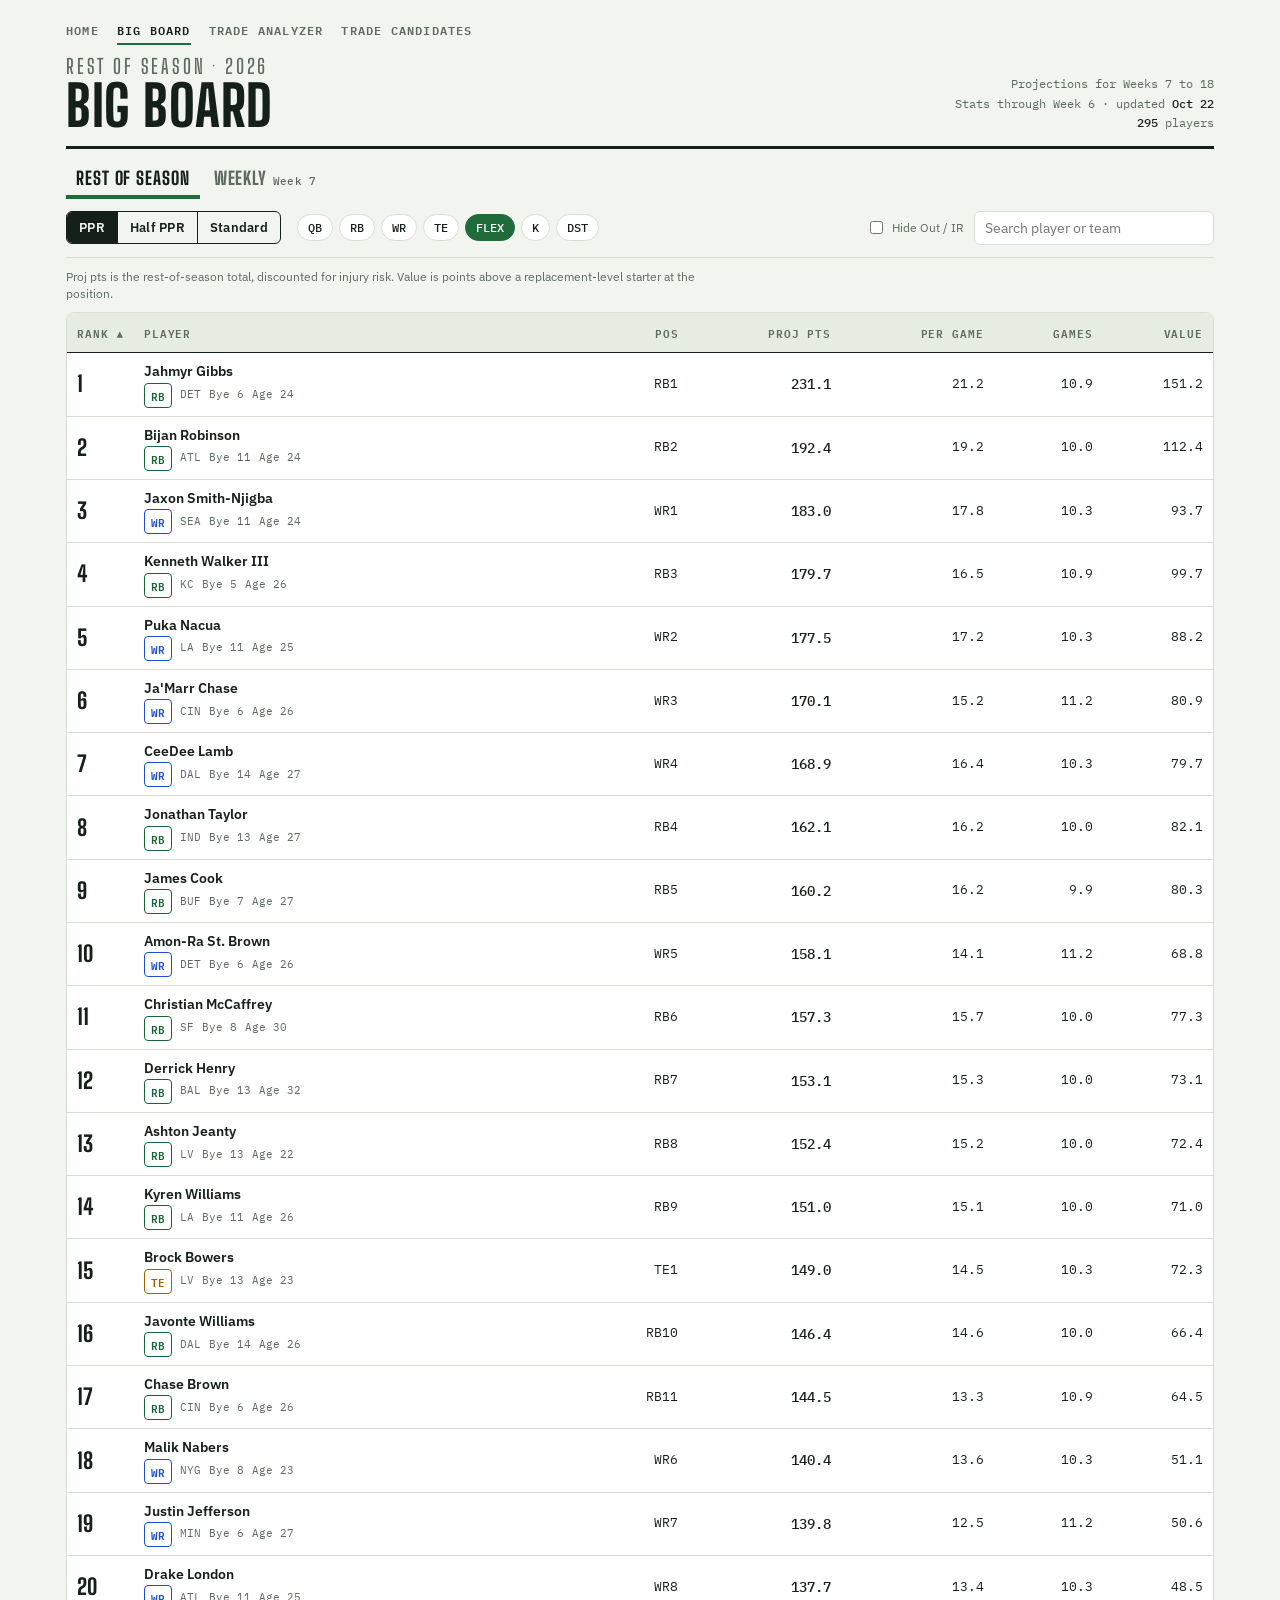
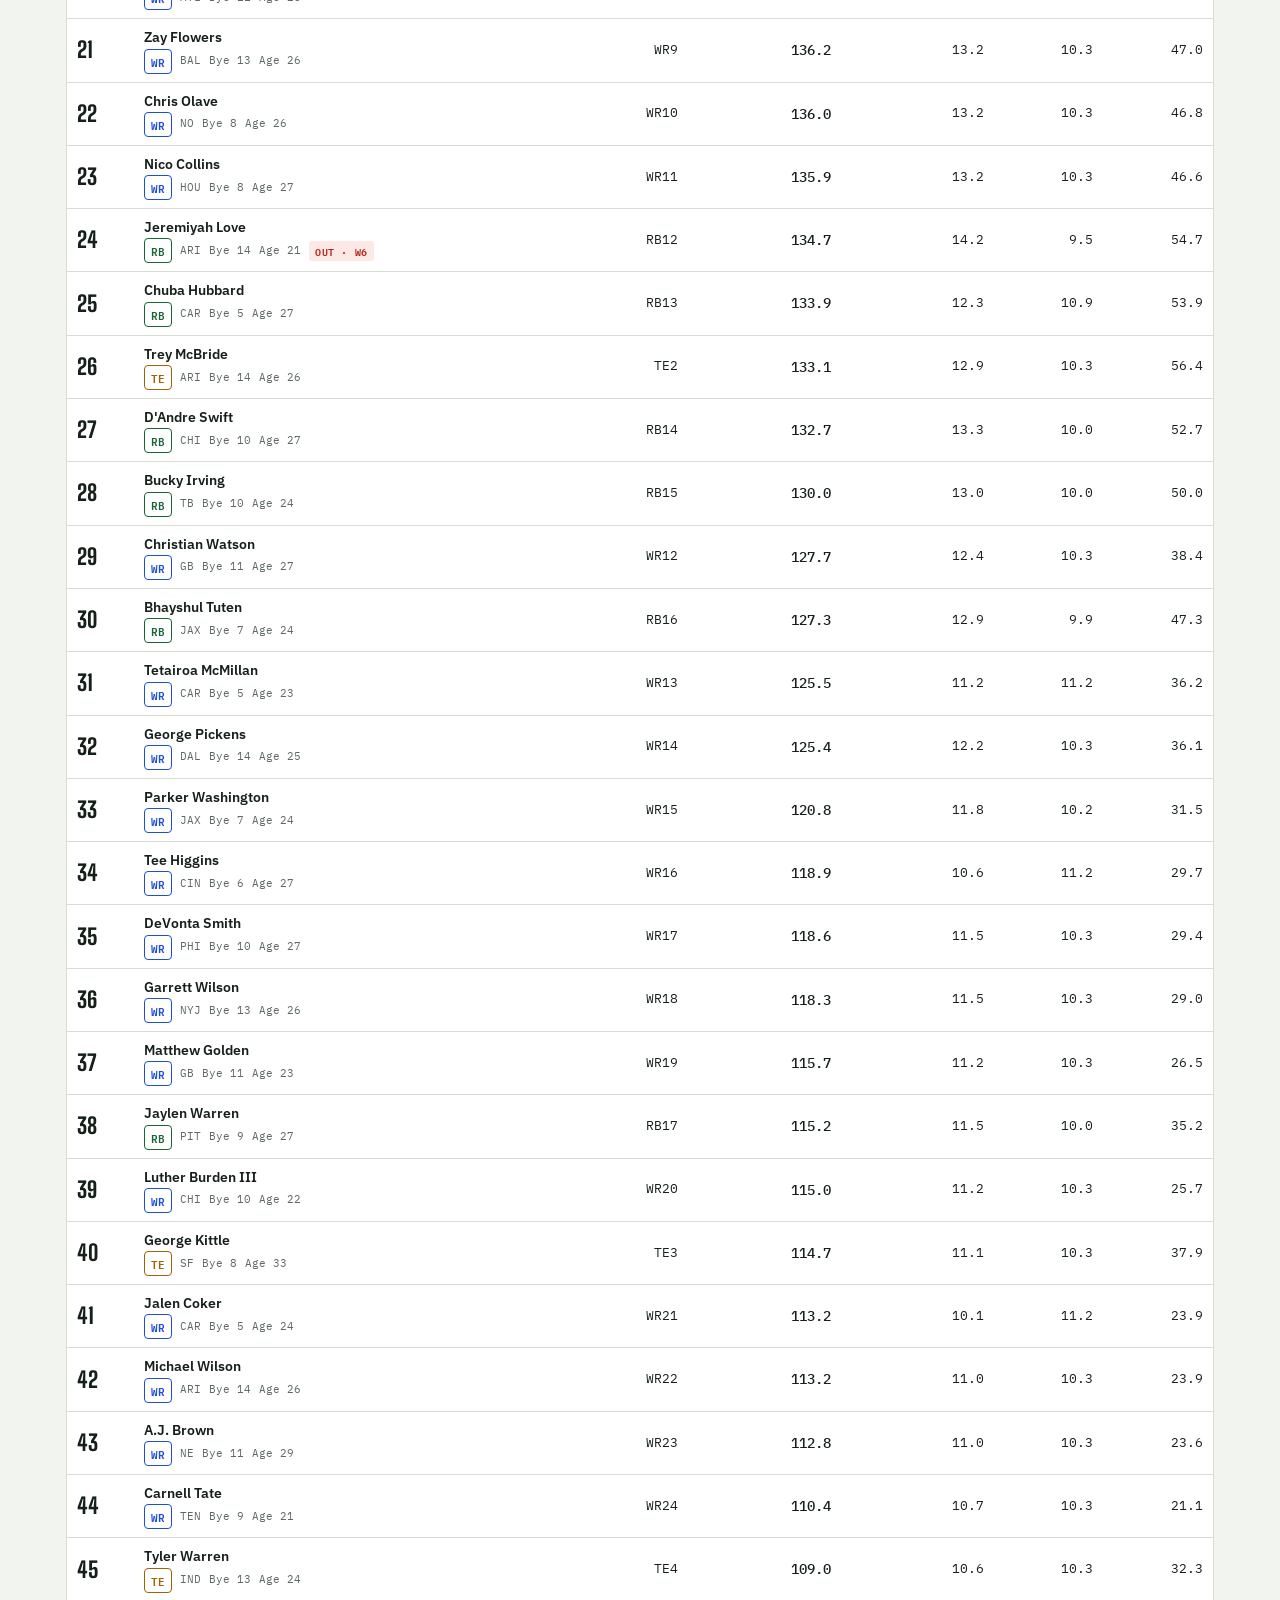
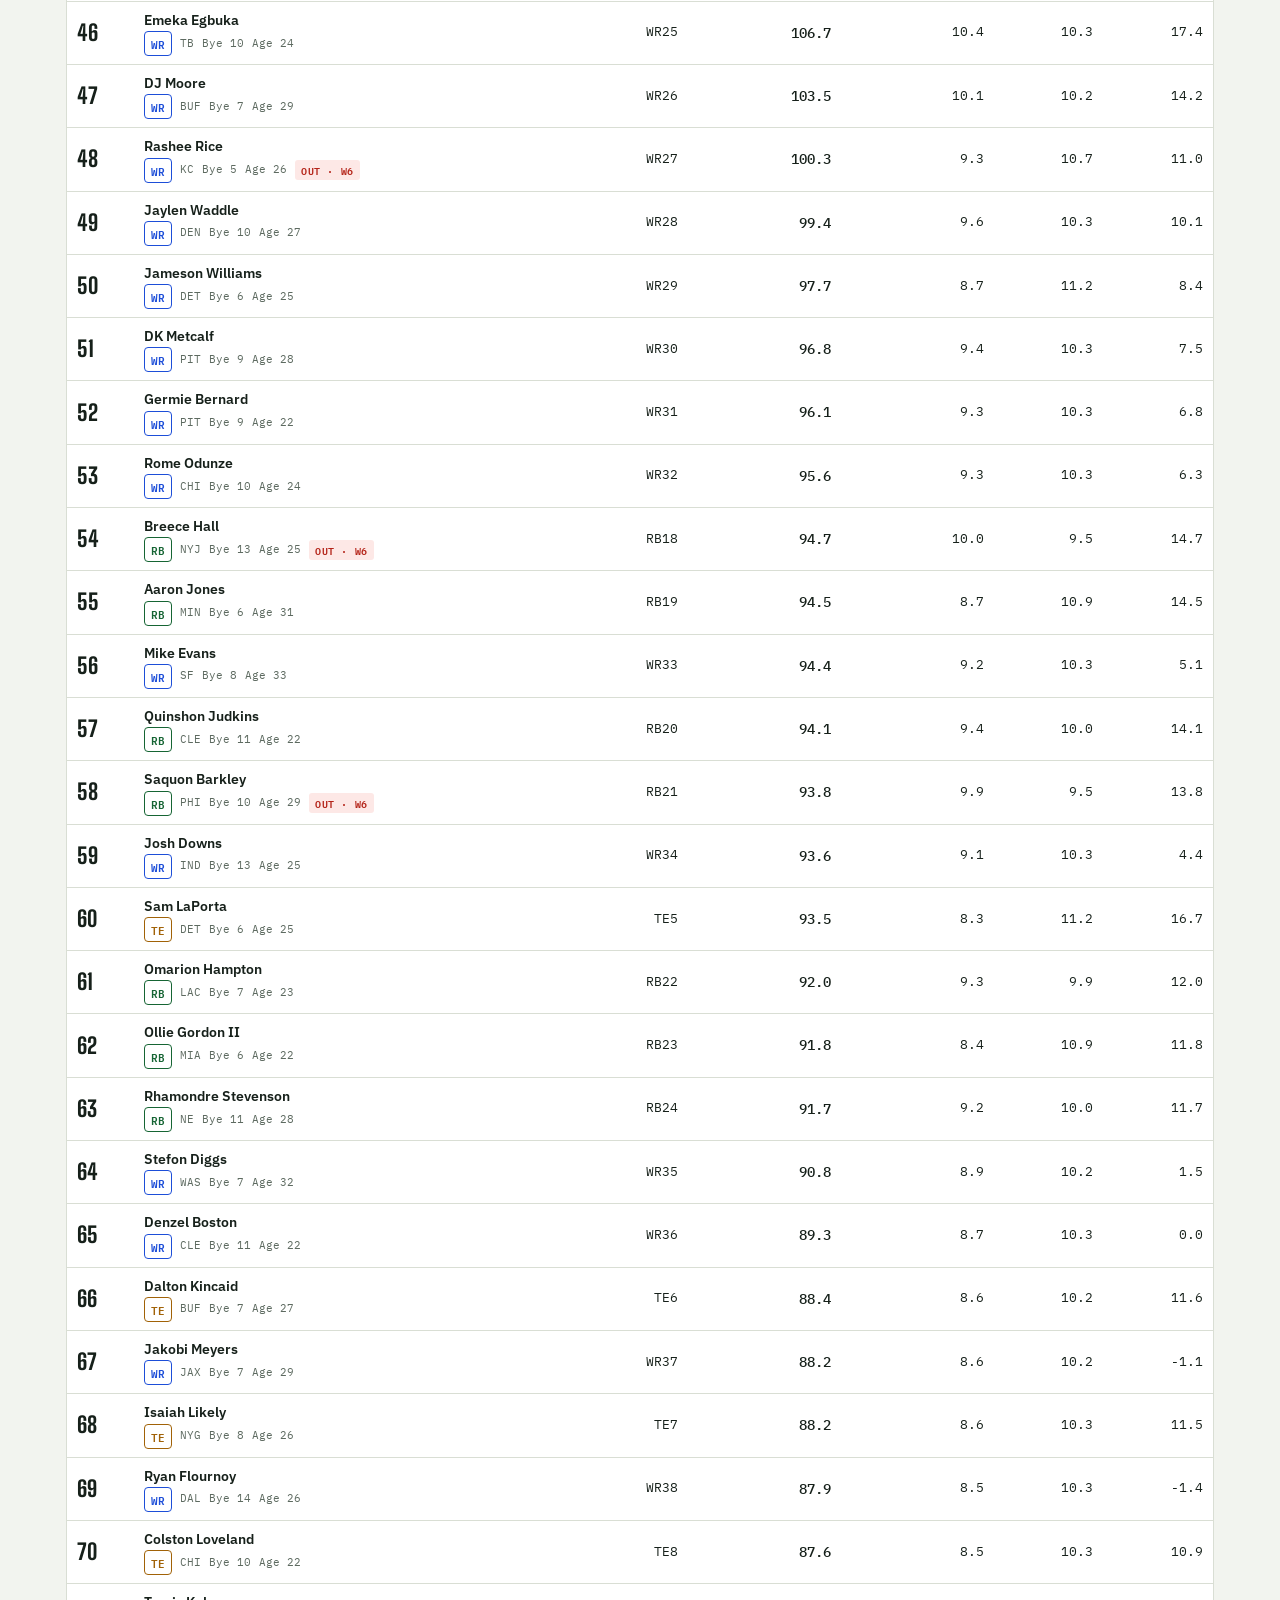
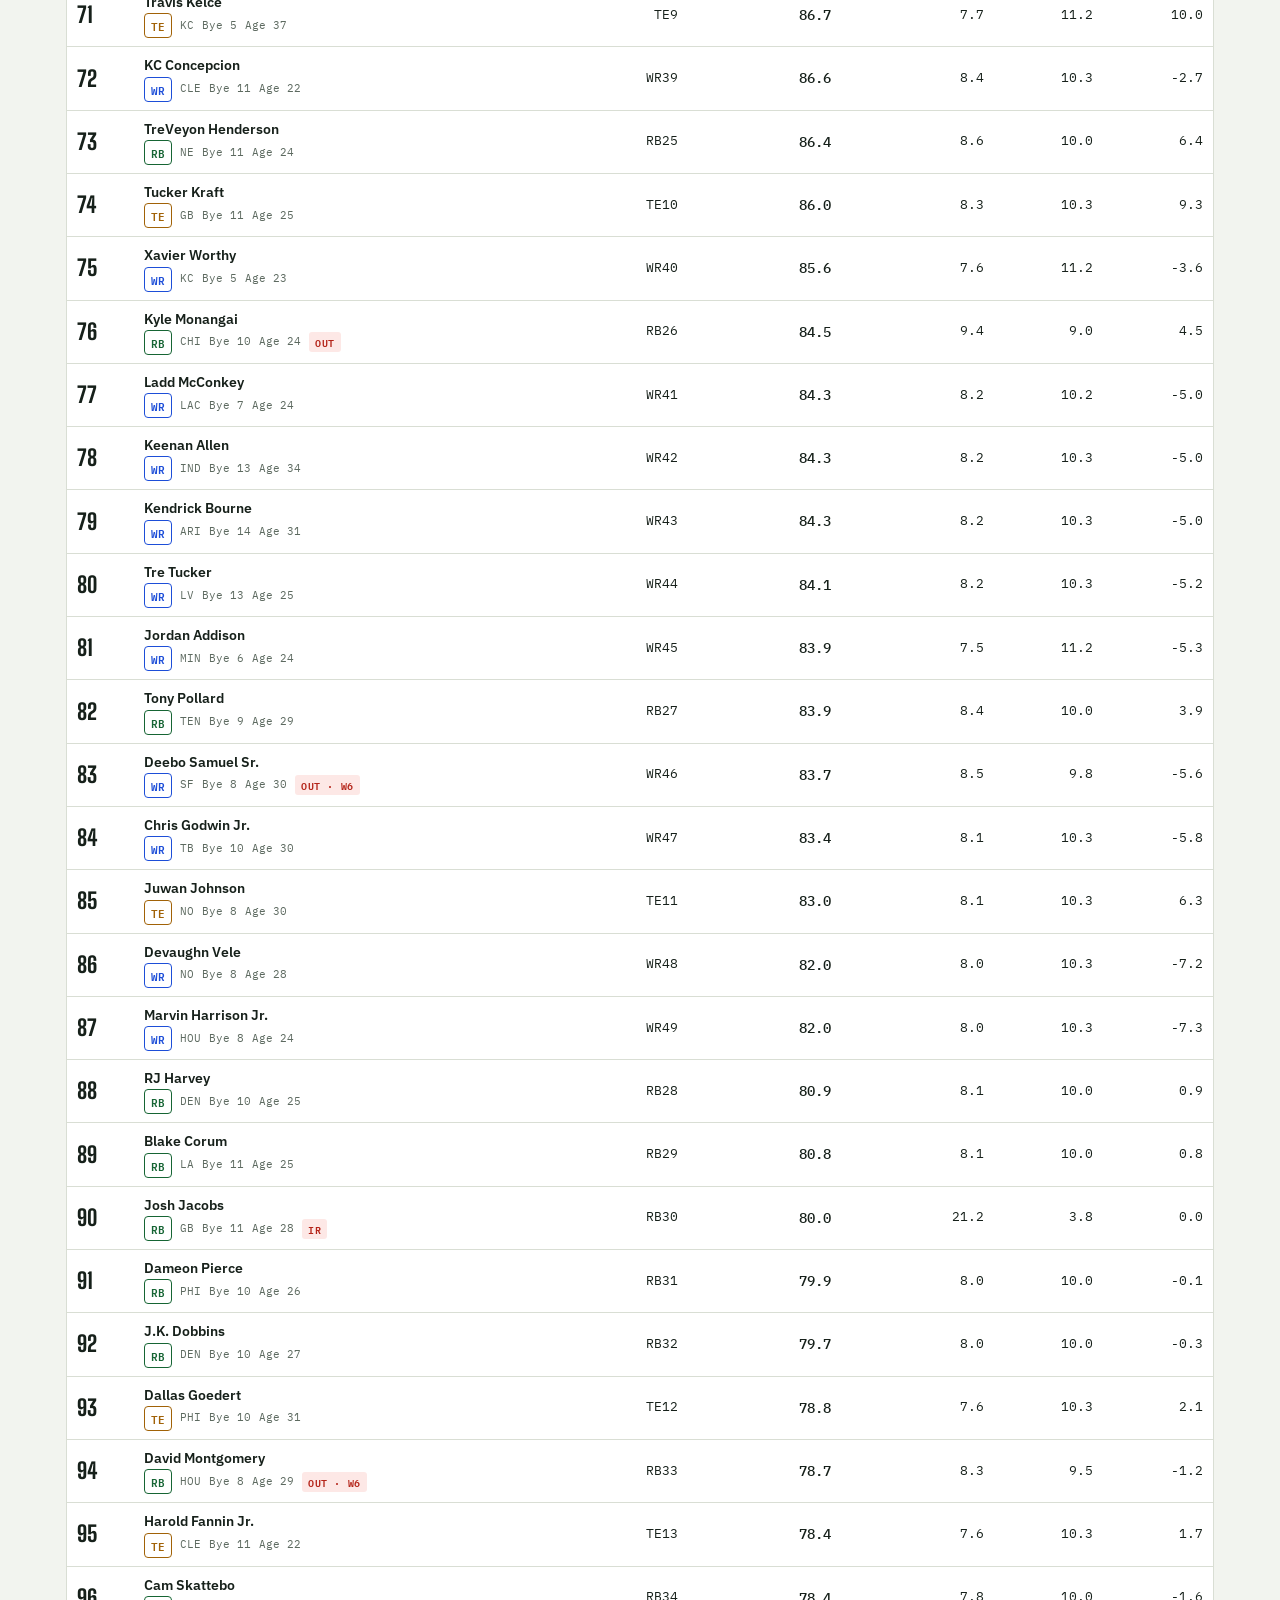
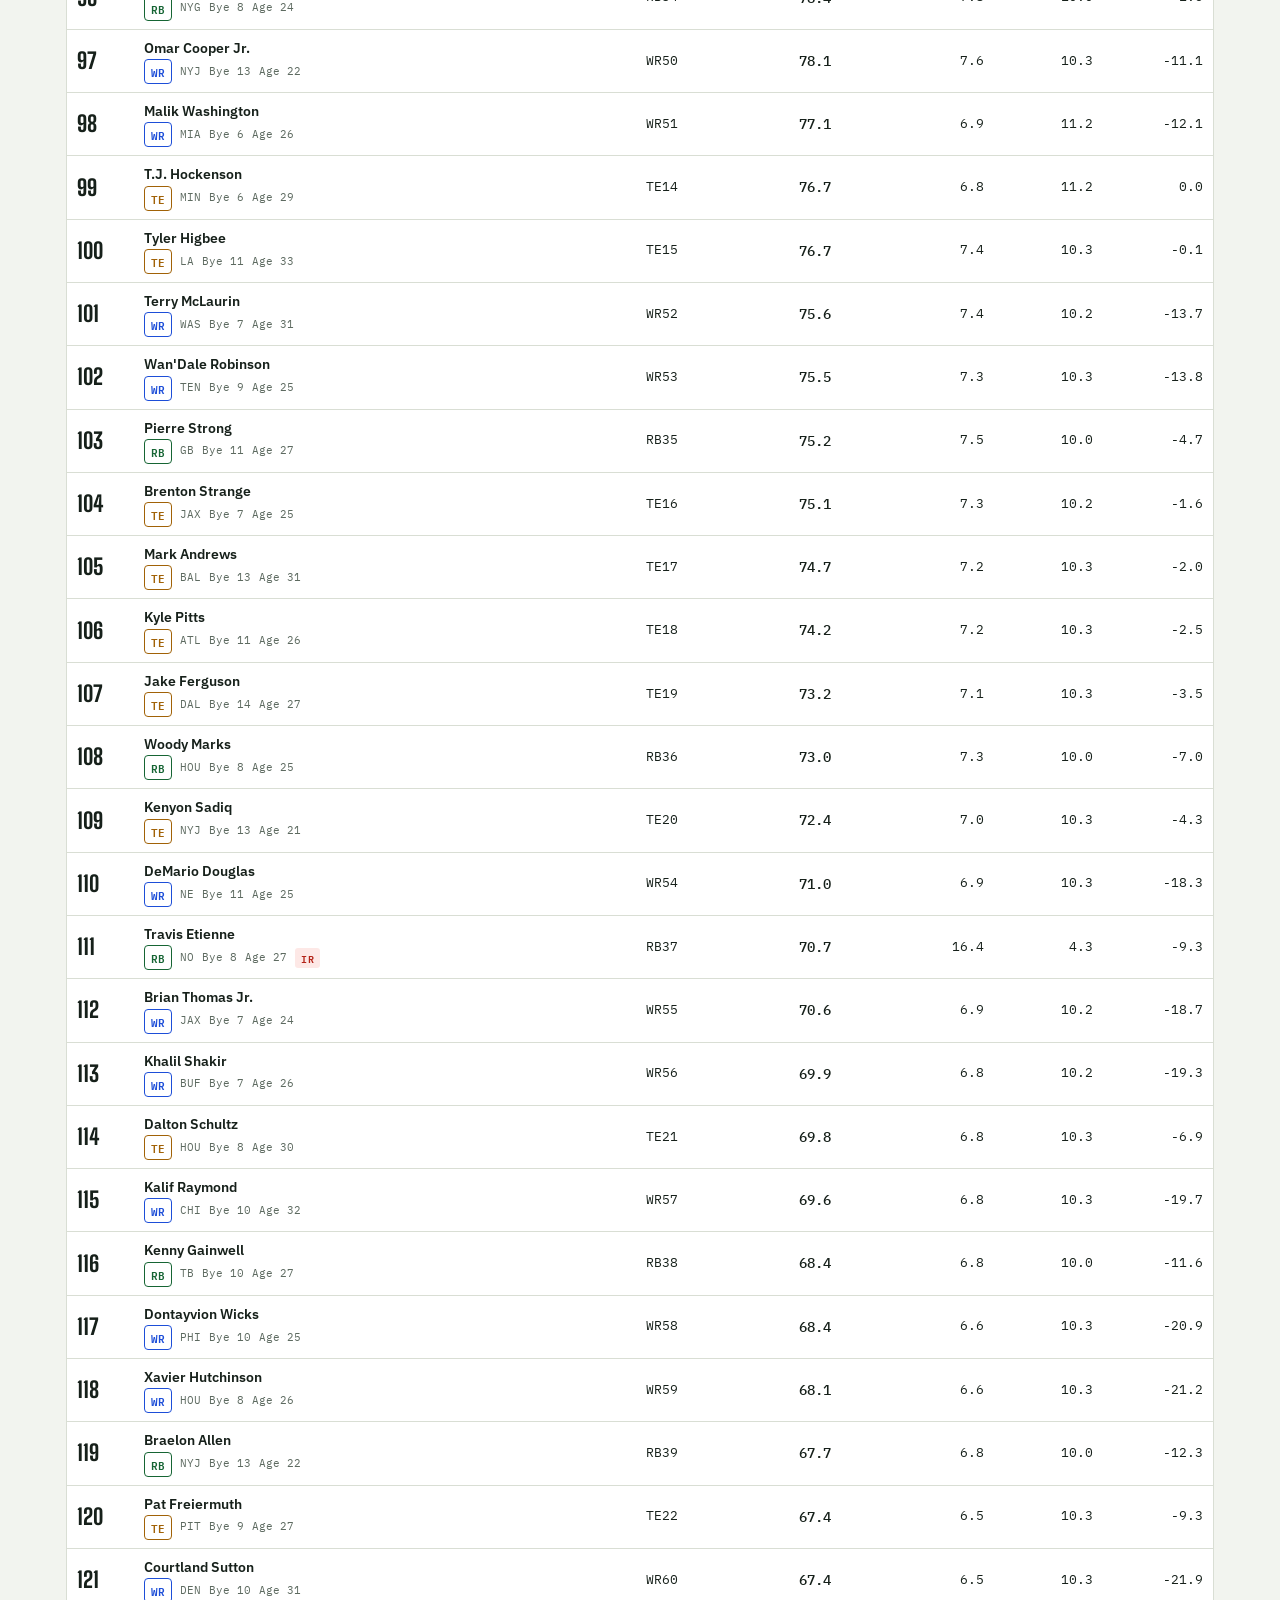
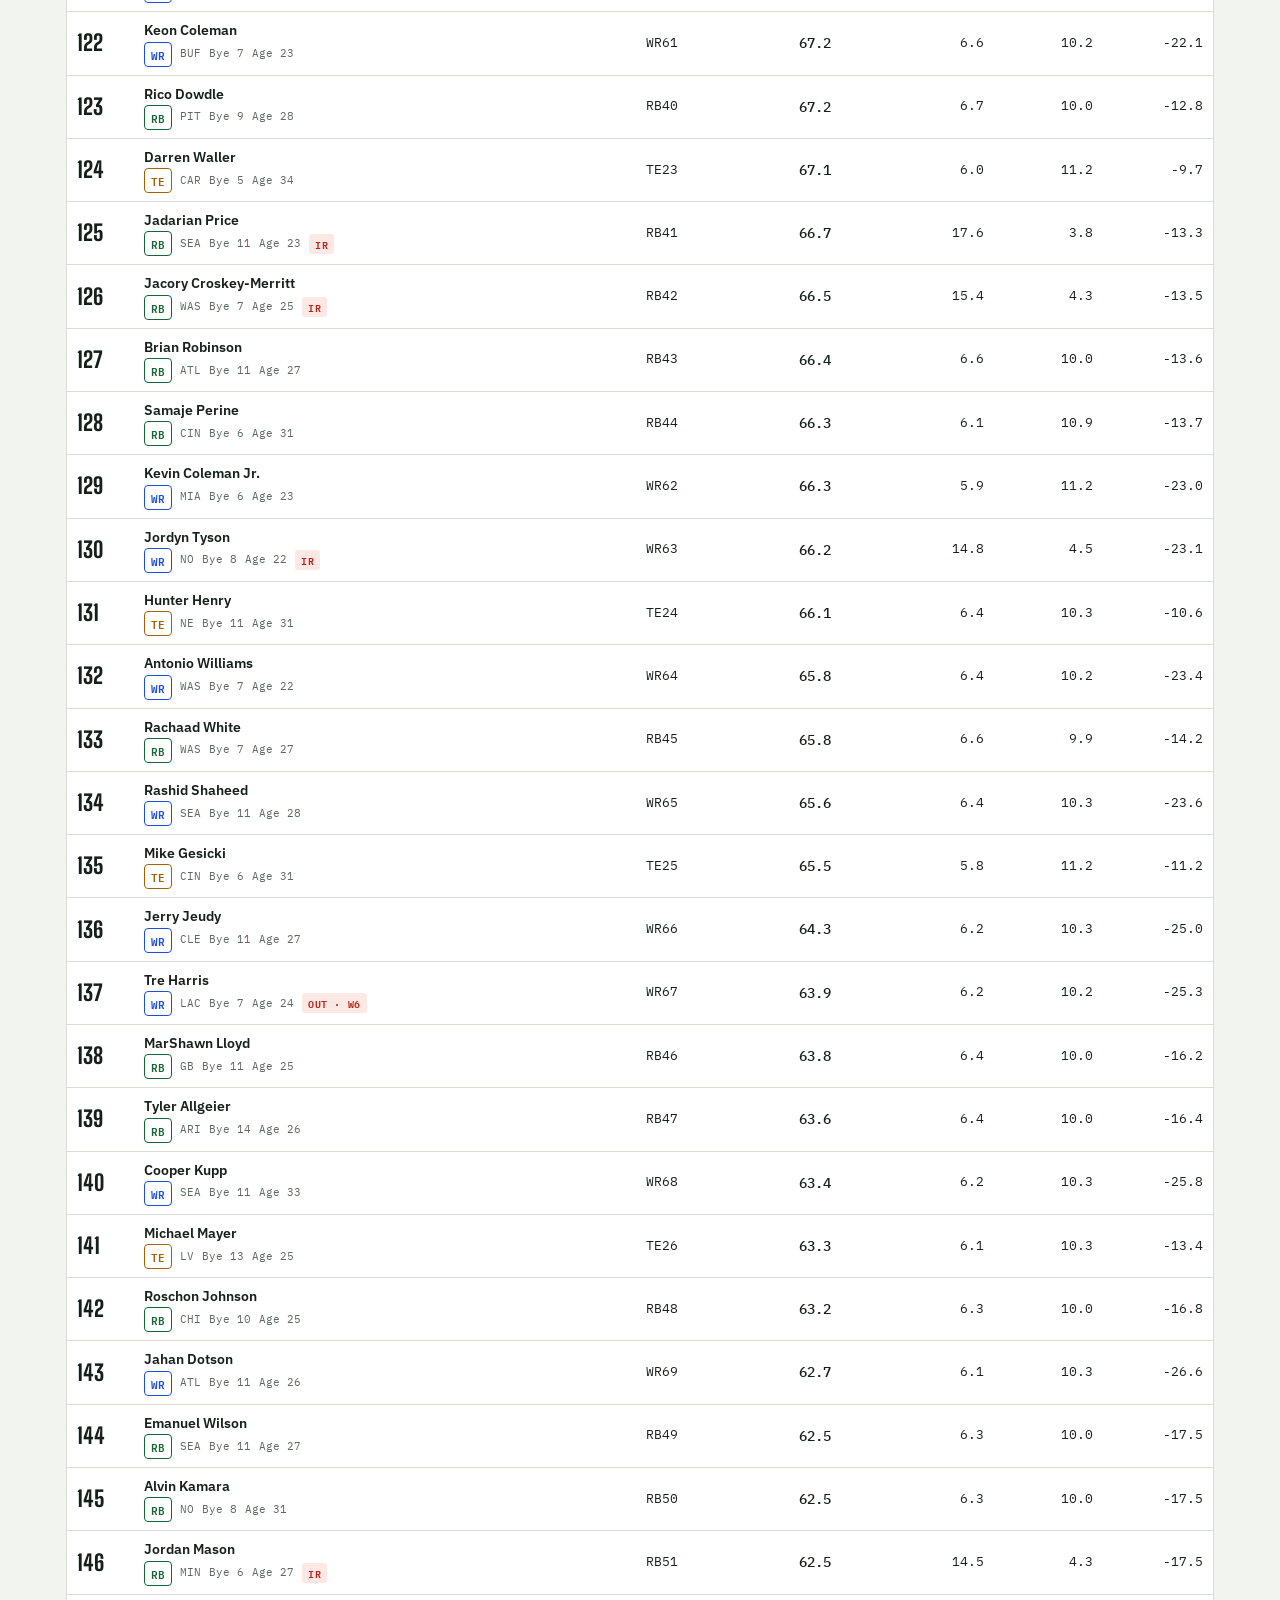
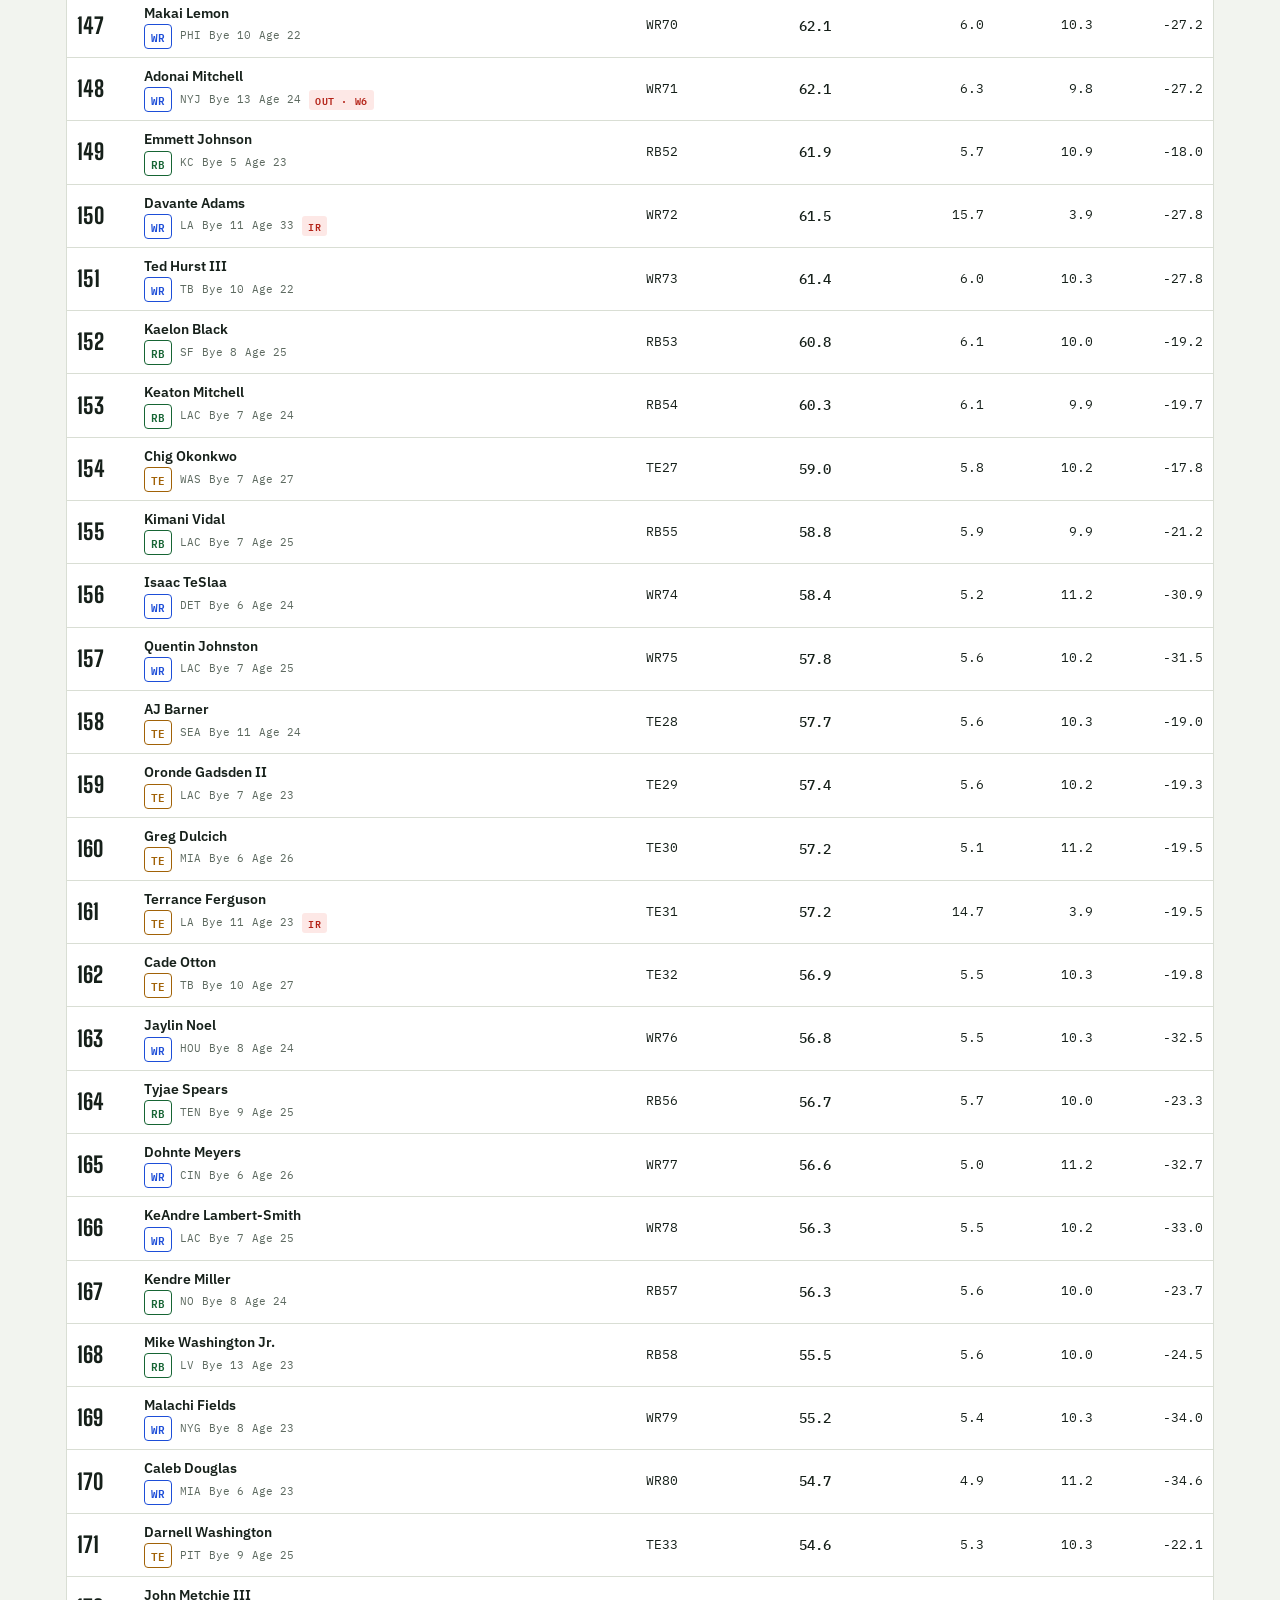
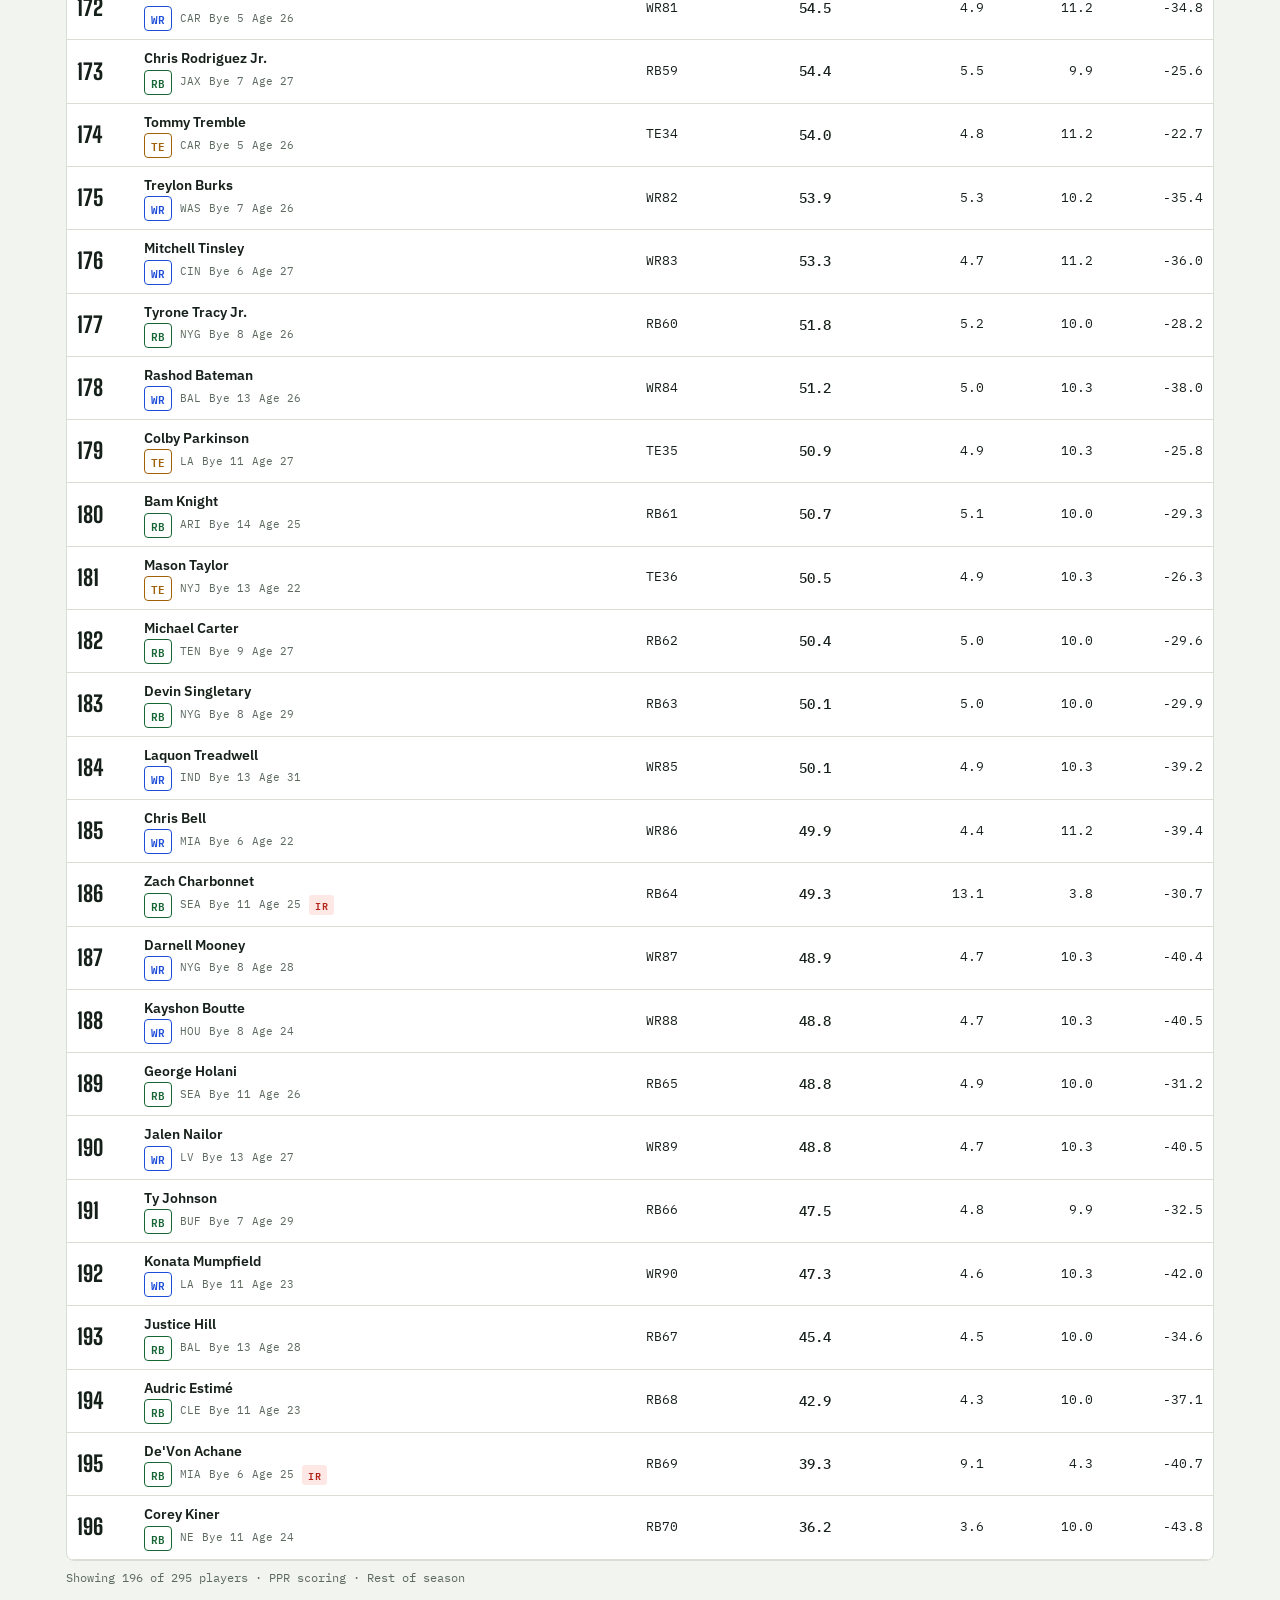
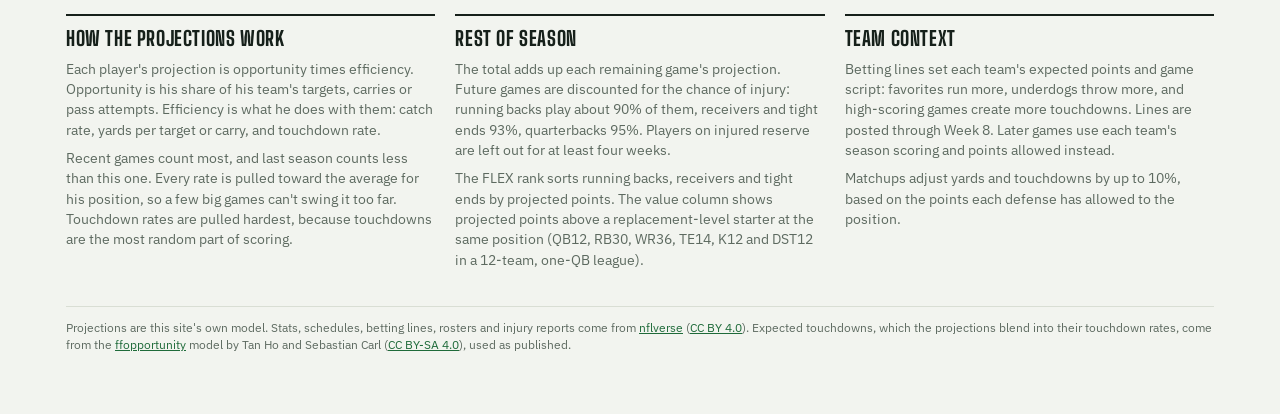
==== commit 68ad5864: "updated weekly and ros rankings" ====
--- a/board.html
+++ b/board.html
@@ -94,7 +94,7 @@
   <p class="credit">Projections are this site's own model. Stats, schedules, betting lines, rosters and injury reports come from <a href="https://github.com/nflverse" target="_blank" rel="noopener">nflverse</a> (<a href="https://creativecommons.org/licenses/by/4.0/" target="_blank" rel="noopener">CC BY 4.0</a>). Expected touchdowns, which the projections blend into their touchdown rates, come from the <a href="https://github.com/ffverse/ffopportunity" target="_blank" rel="noopener">ffopportunity</a> model by Tan Ho and Sebastian Carl (<a href="https://creativecommons.org/licenses/by-sa/4.0/" target="_blank" rel="noopener">CC BY-SA 4.0</a>), used as published.</p>
 </div>
 
-<script src="data.js?v=09ab7bc0fd"></script>
+<script src="data.js?v=2ad59ba9bf"></script>
 <script>
 const st = {v:'ros', f:'ppr', p:'FLEX', q:'', hide:false, sk:'r', dir:1};
 try{const s=JSON.parse(localStorage.getItem('cbb')||'{}'); if(['ppr','half','std'].includes(s.f)) st.f=s.f; if(s.p&&s.p!=='ALL') st.p=s.p; if(s.v==='wk') st.v='wk';}catch(e){}
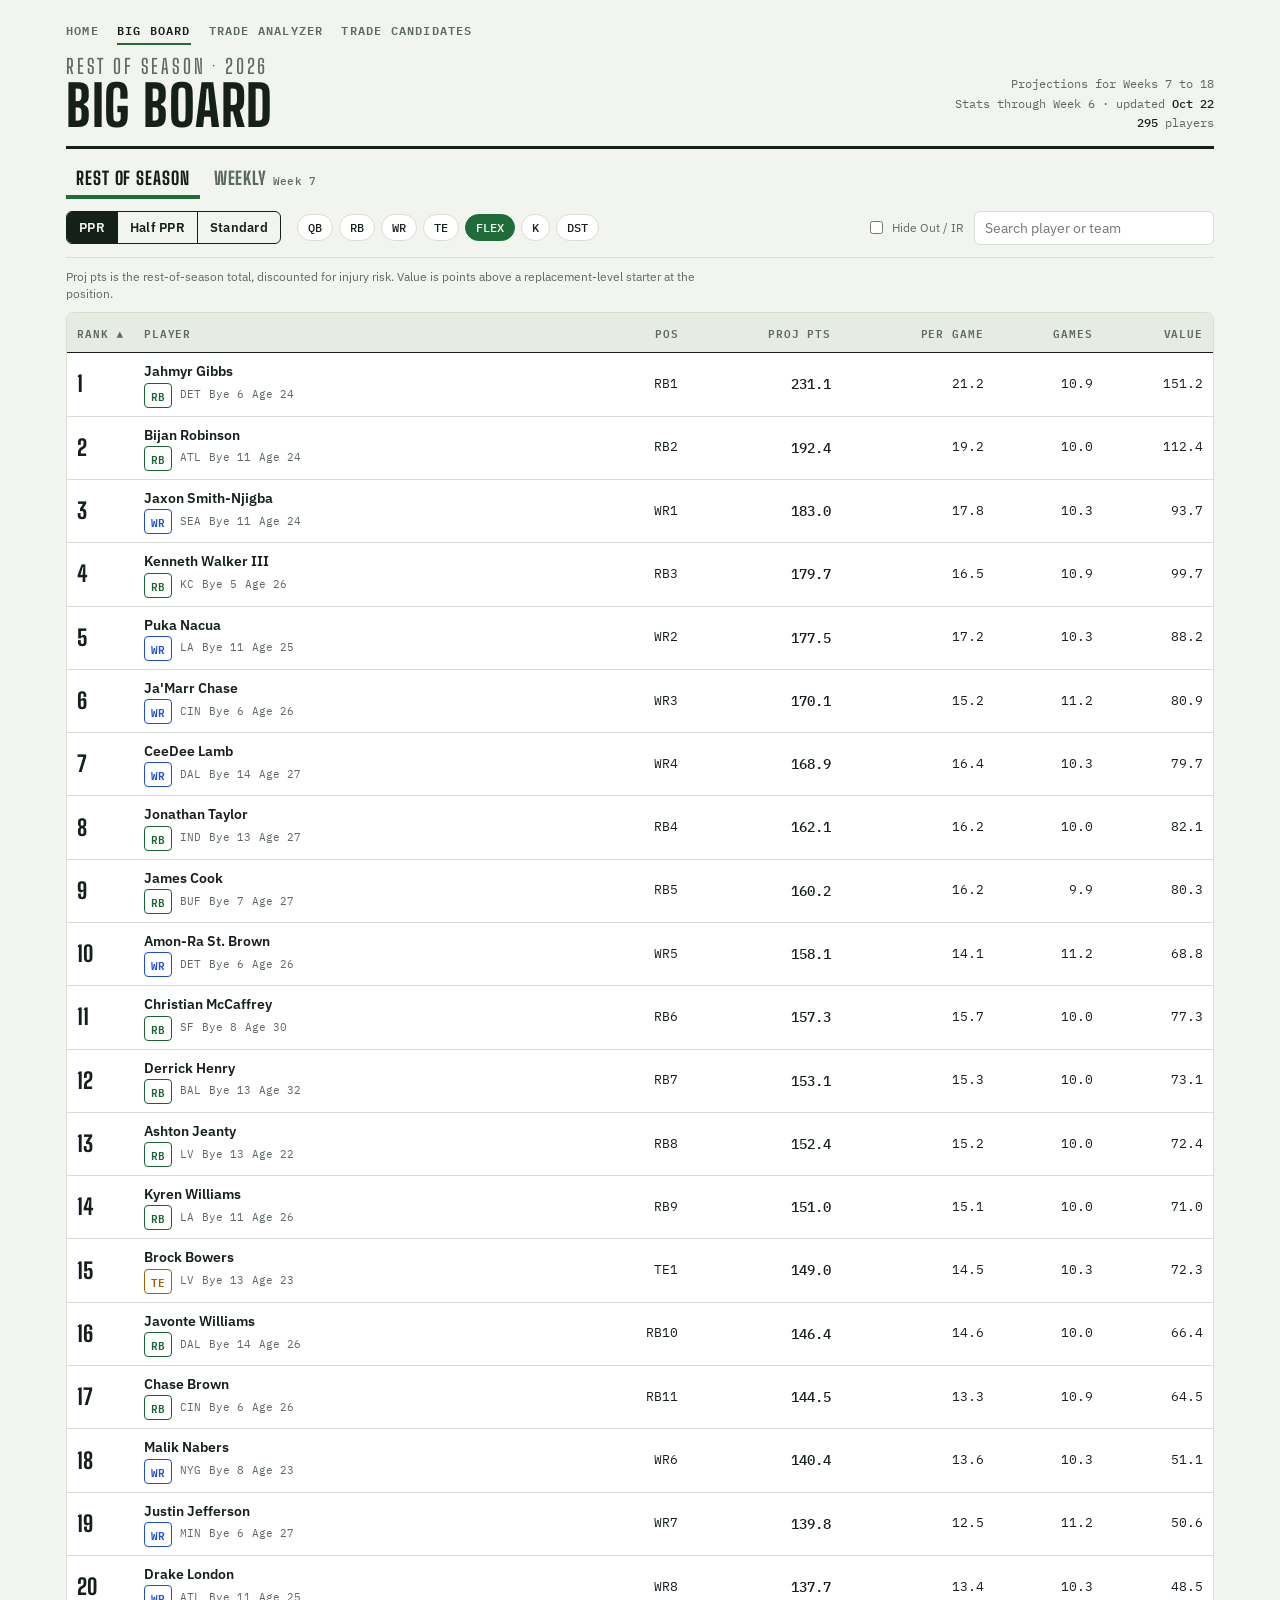
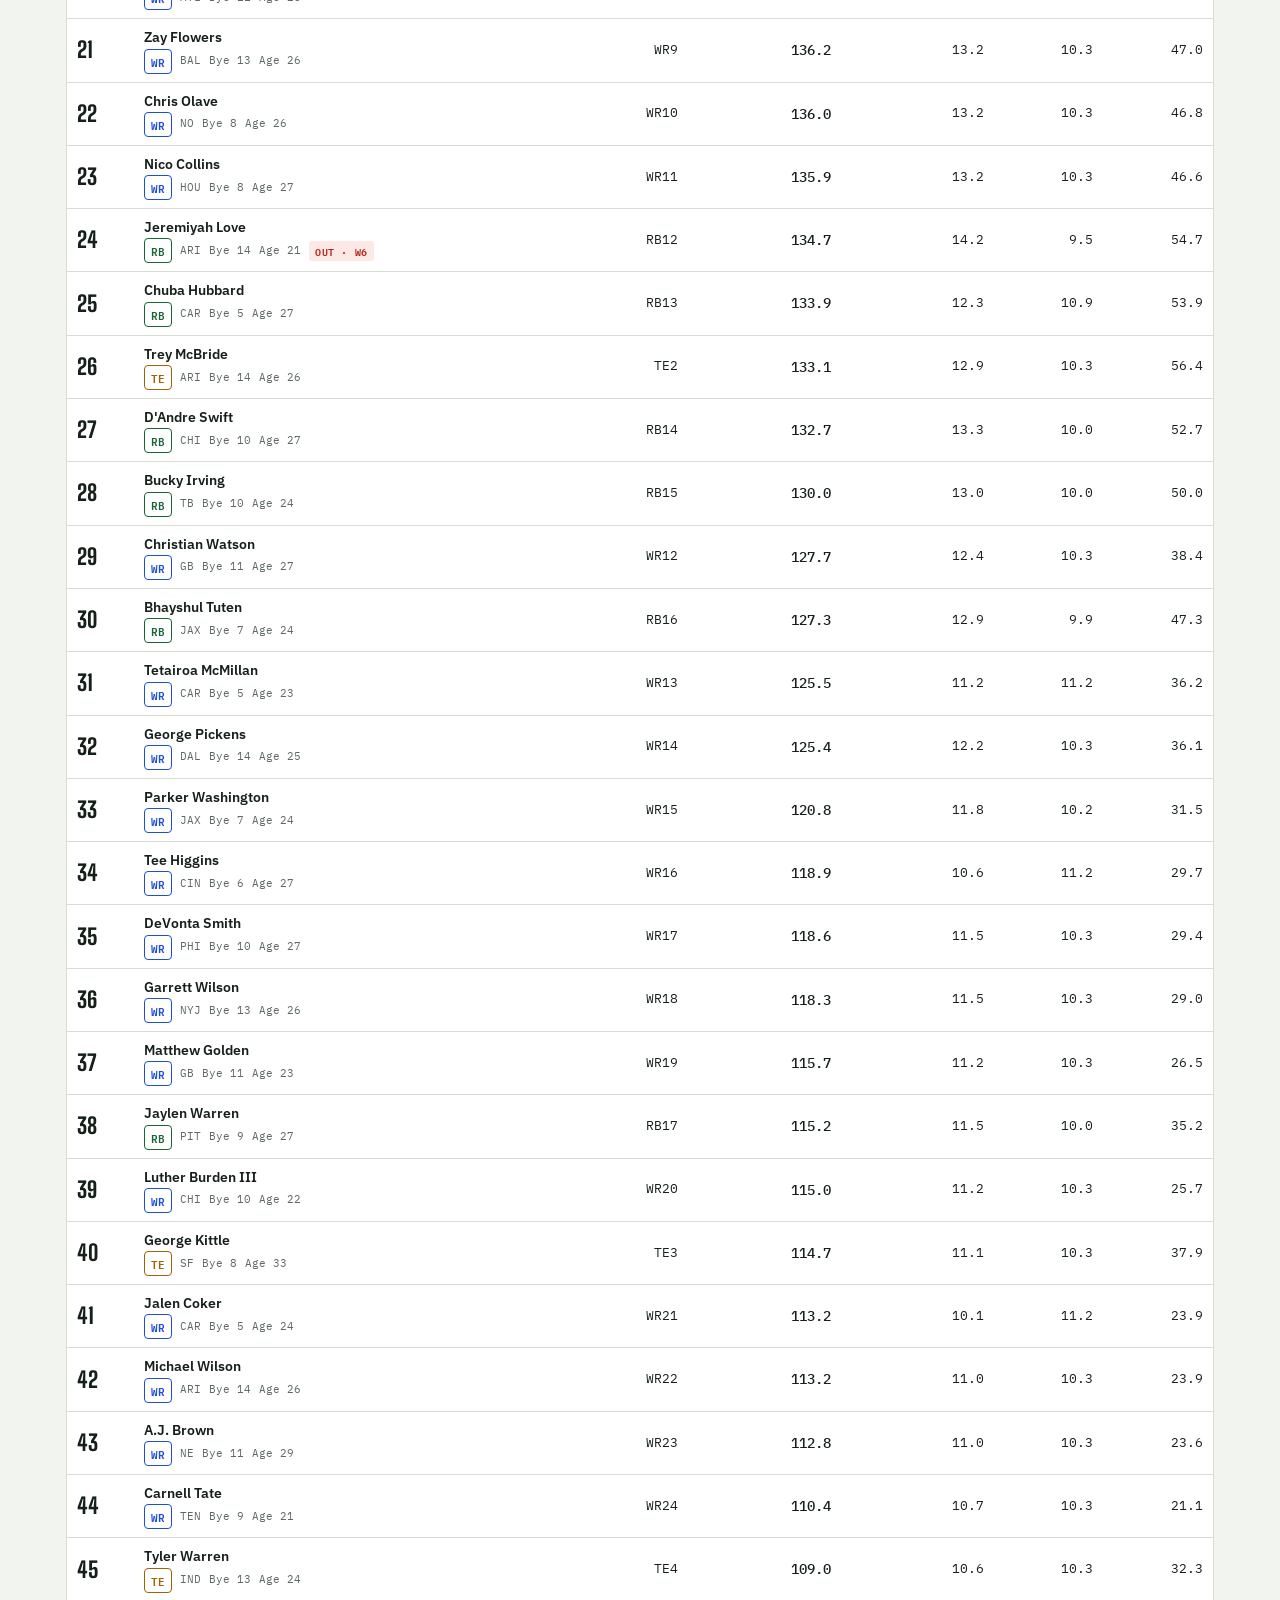
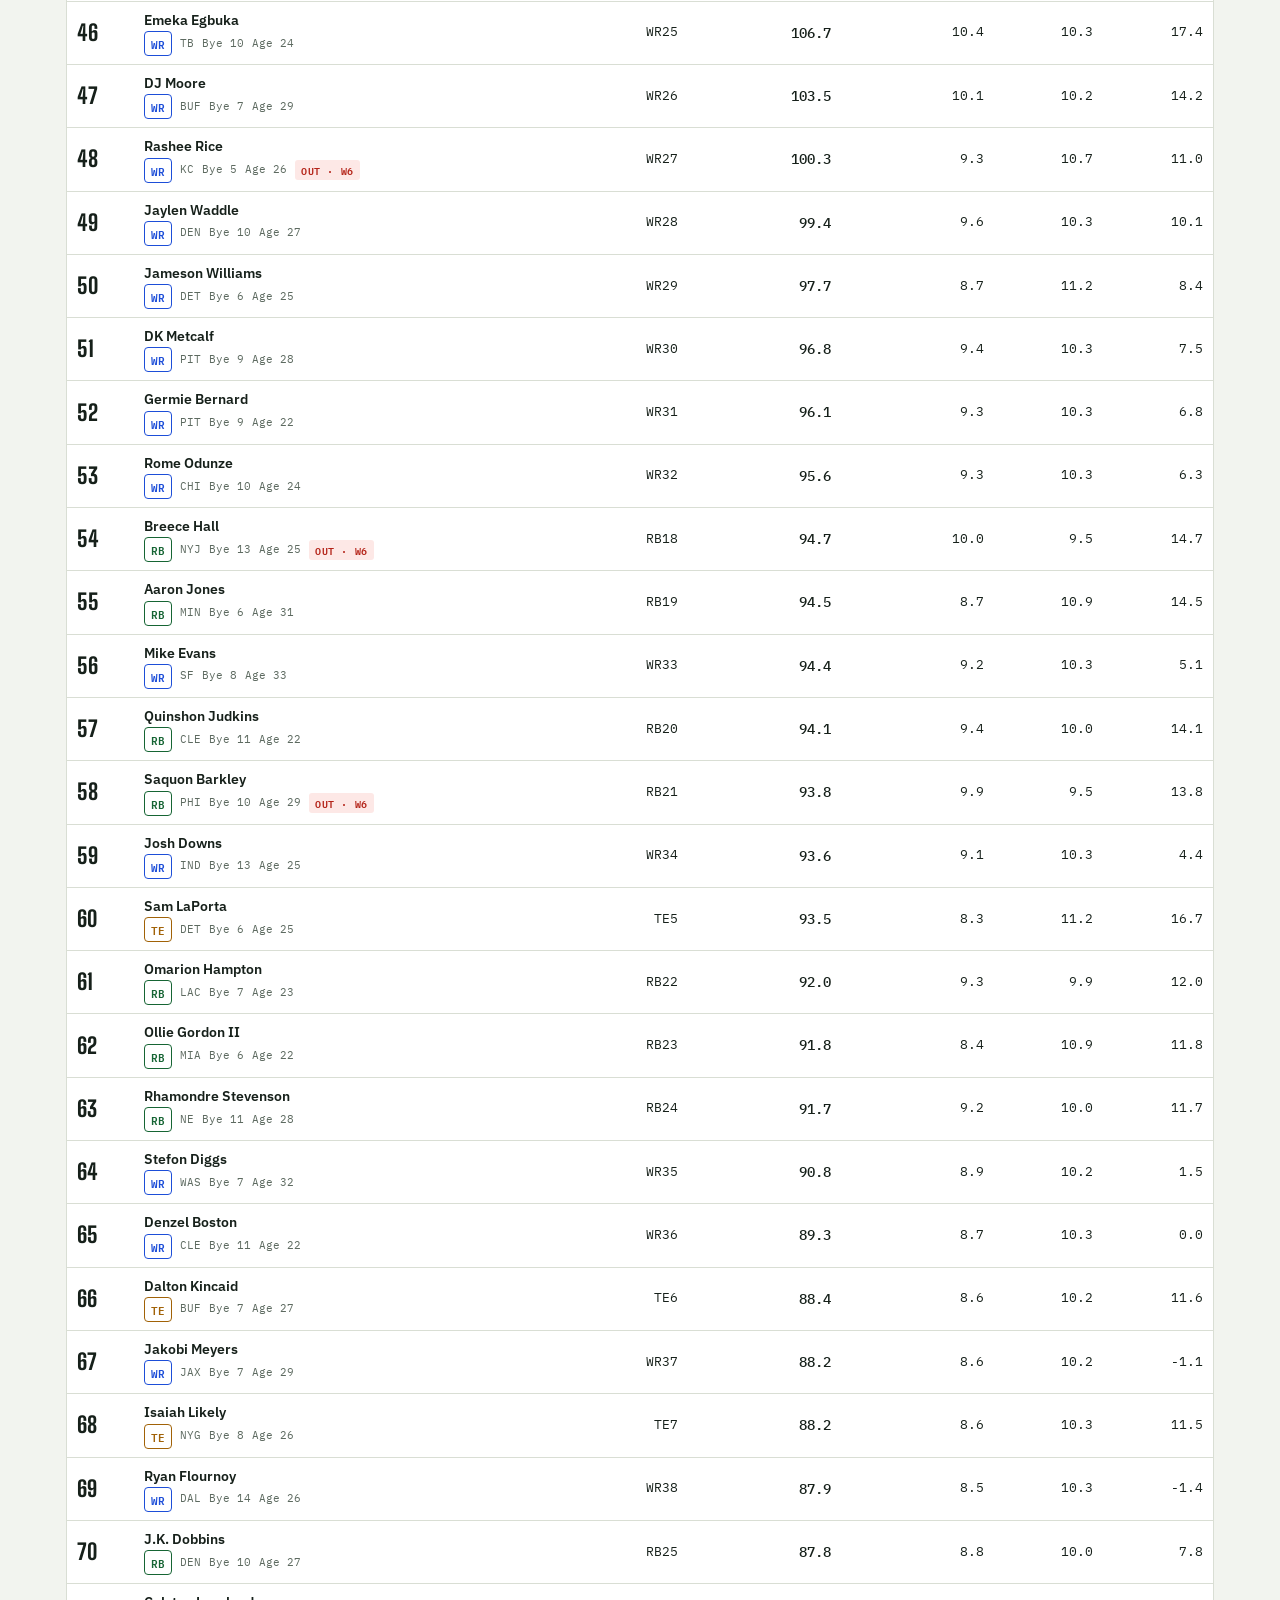
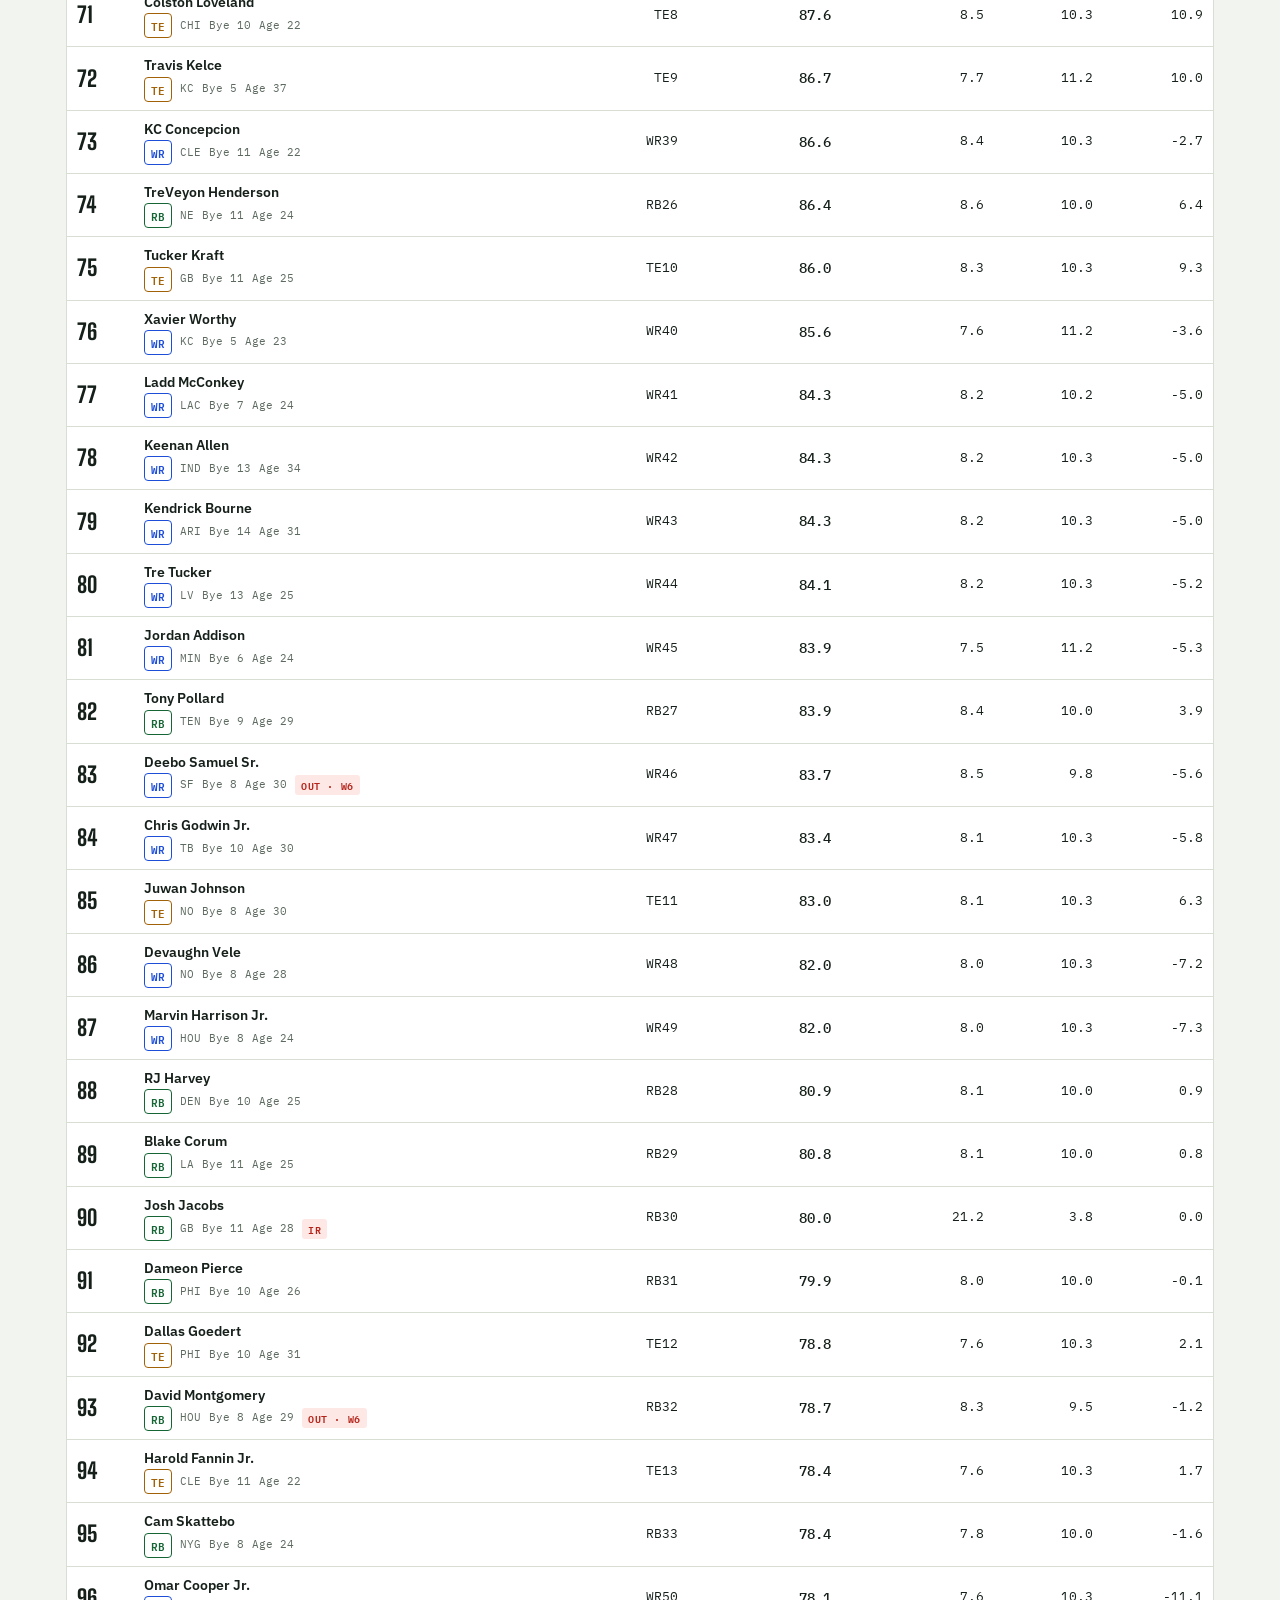
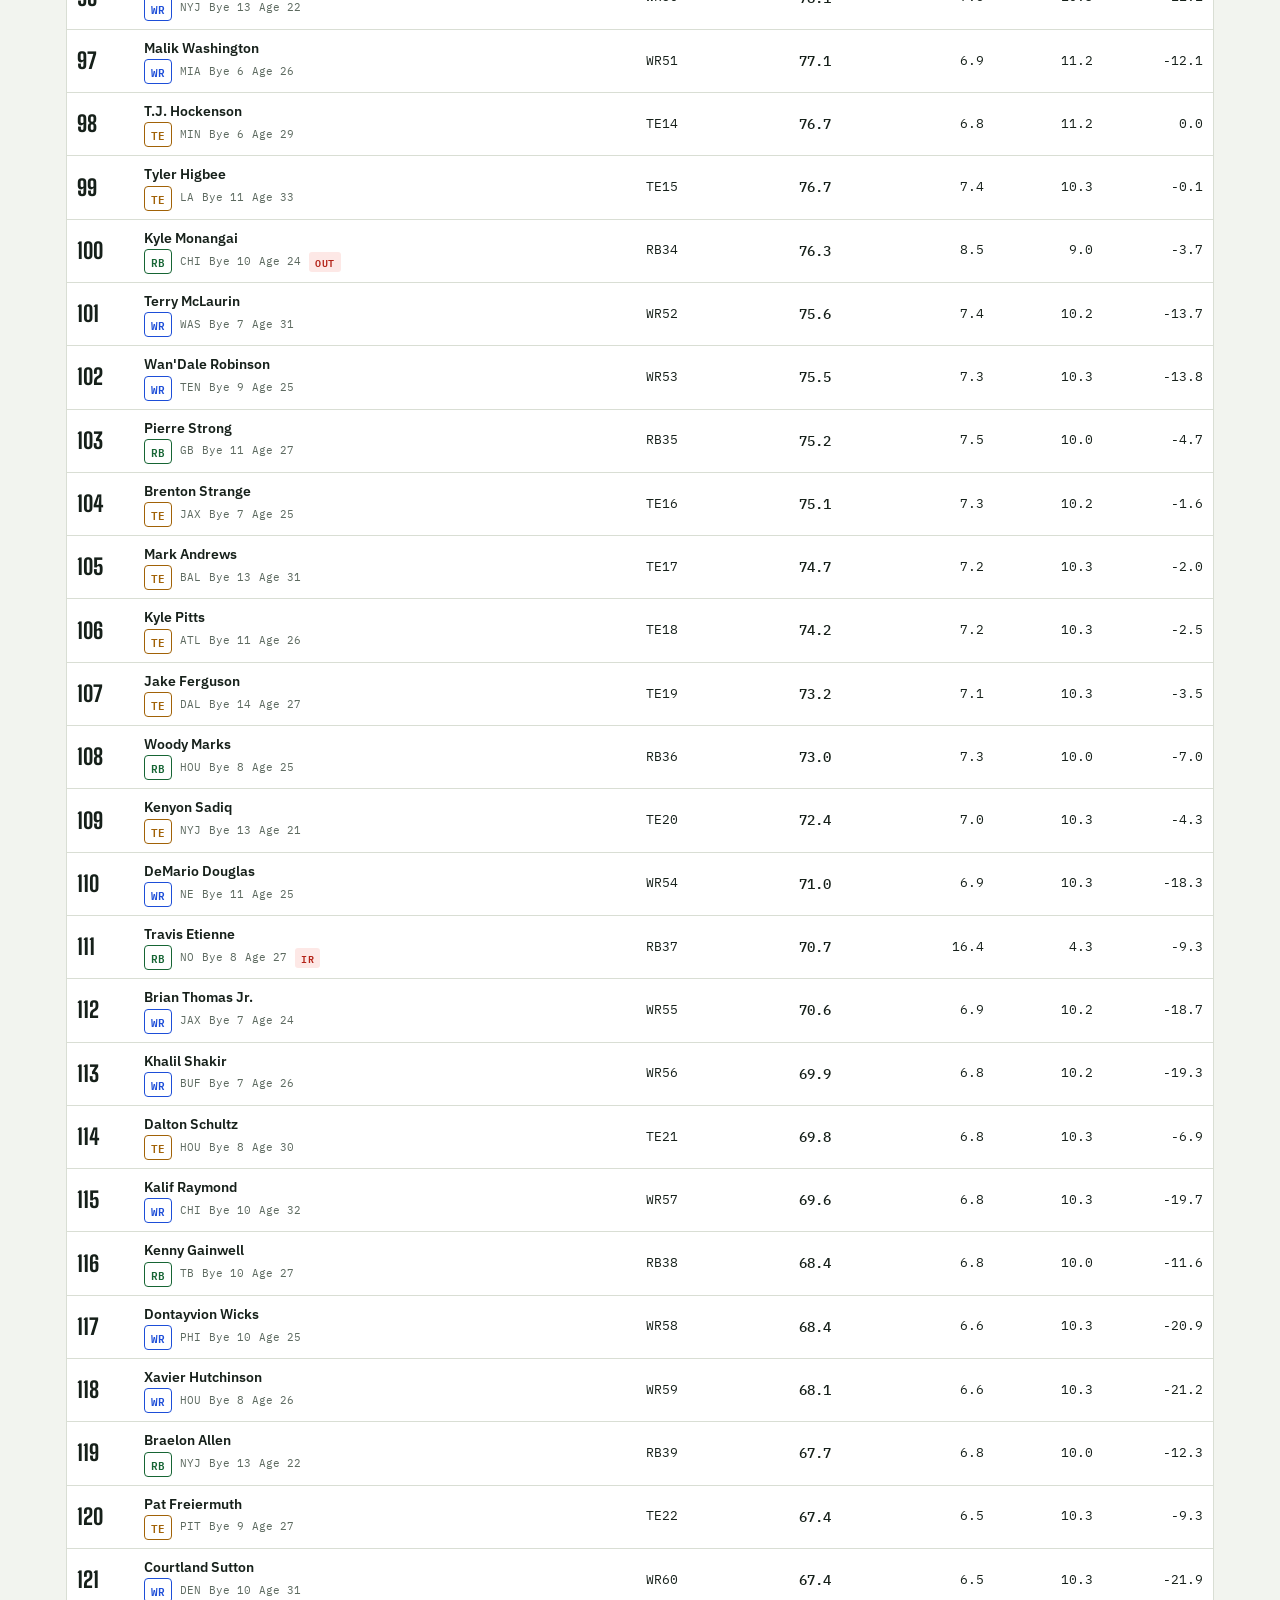
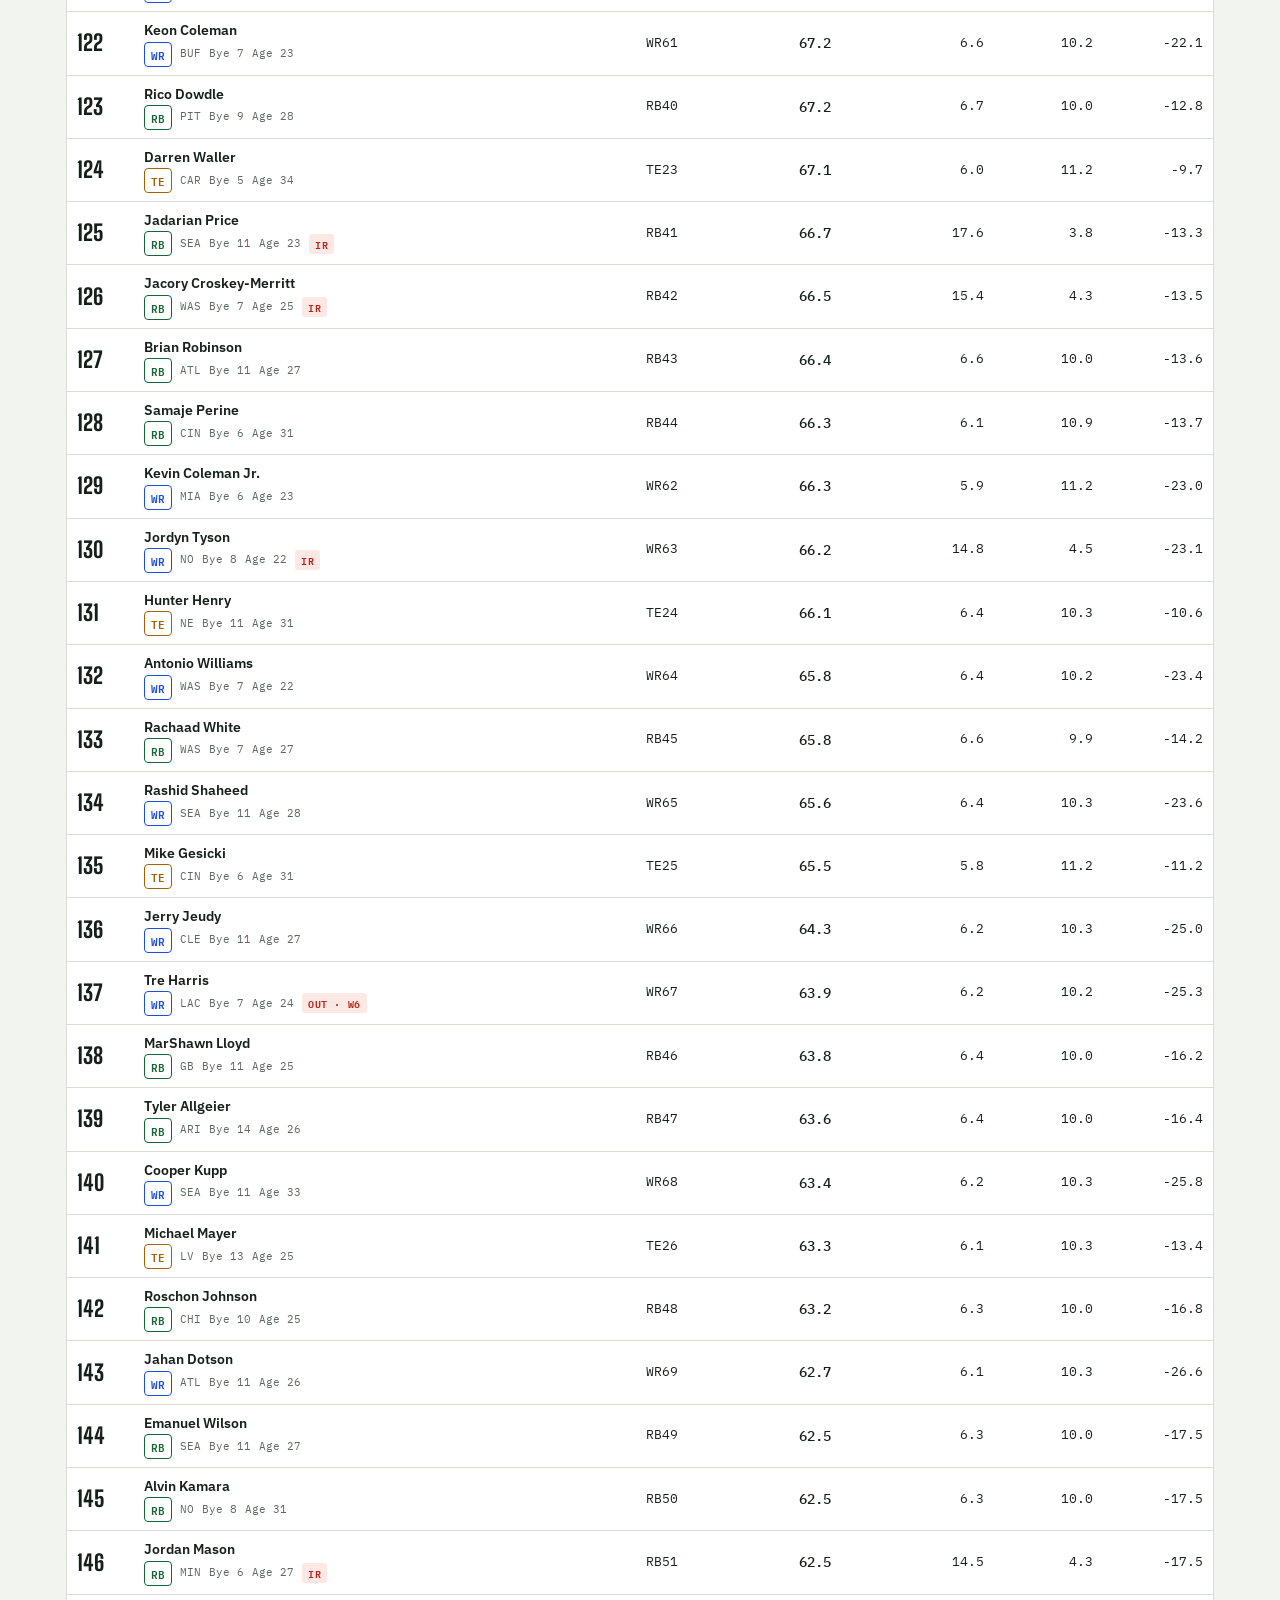
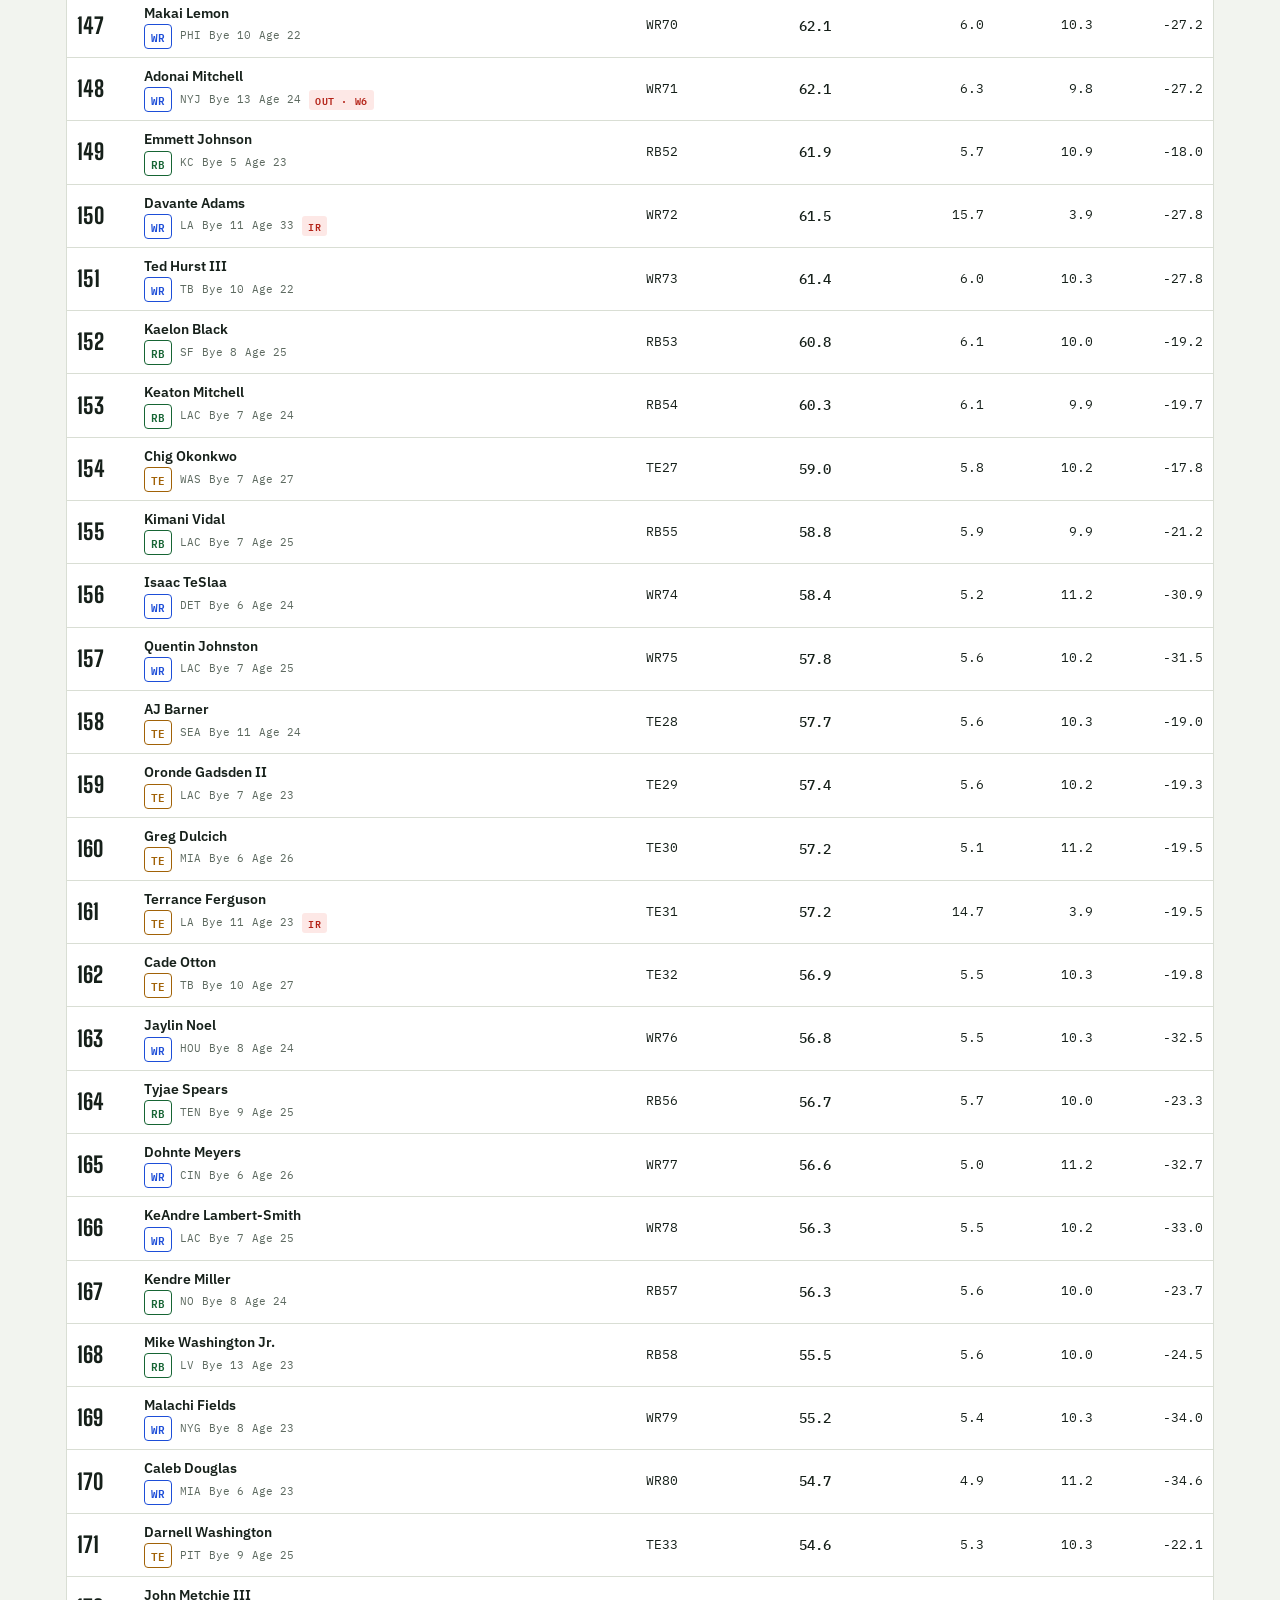
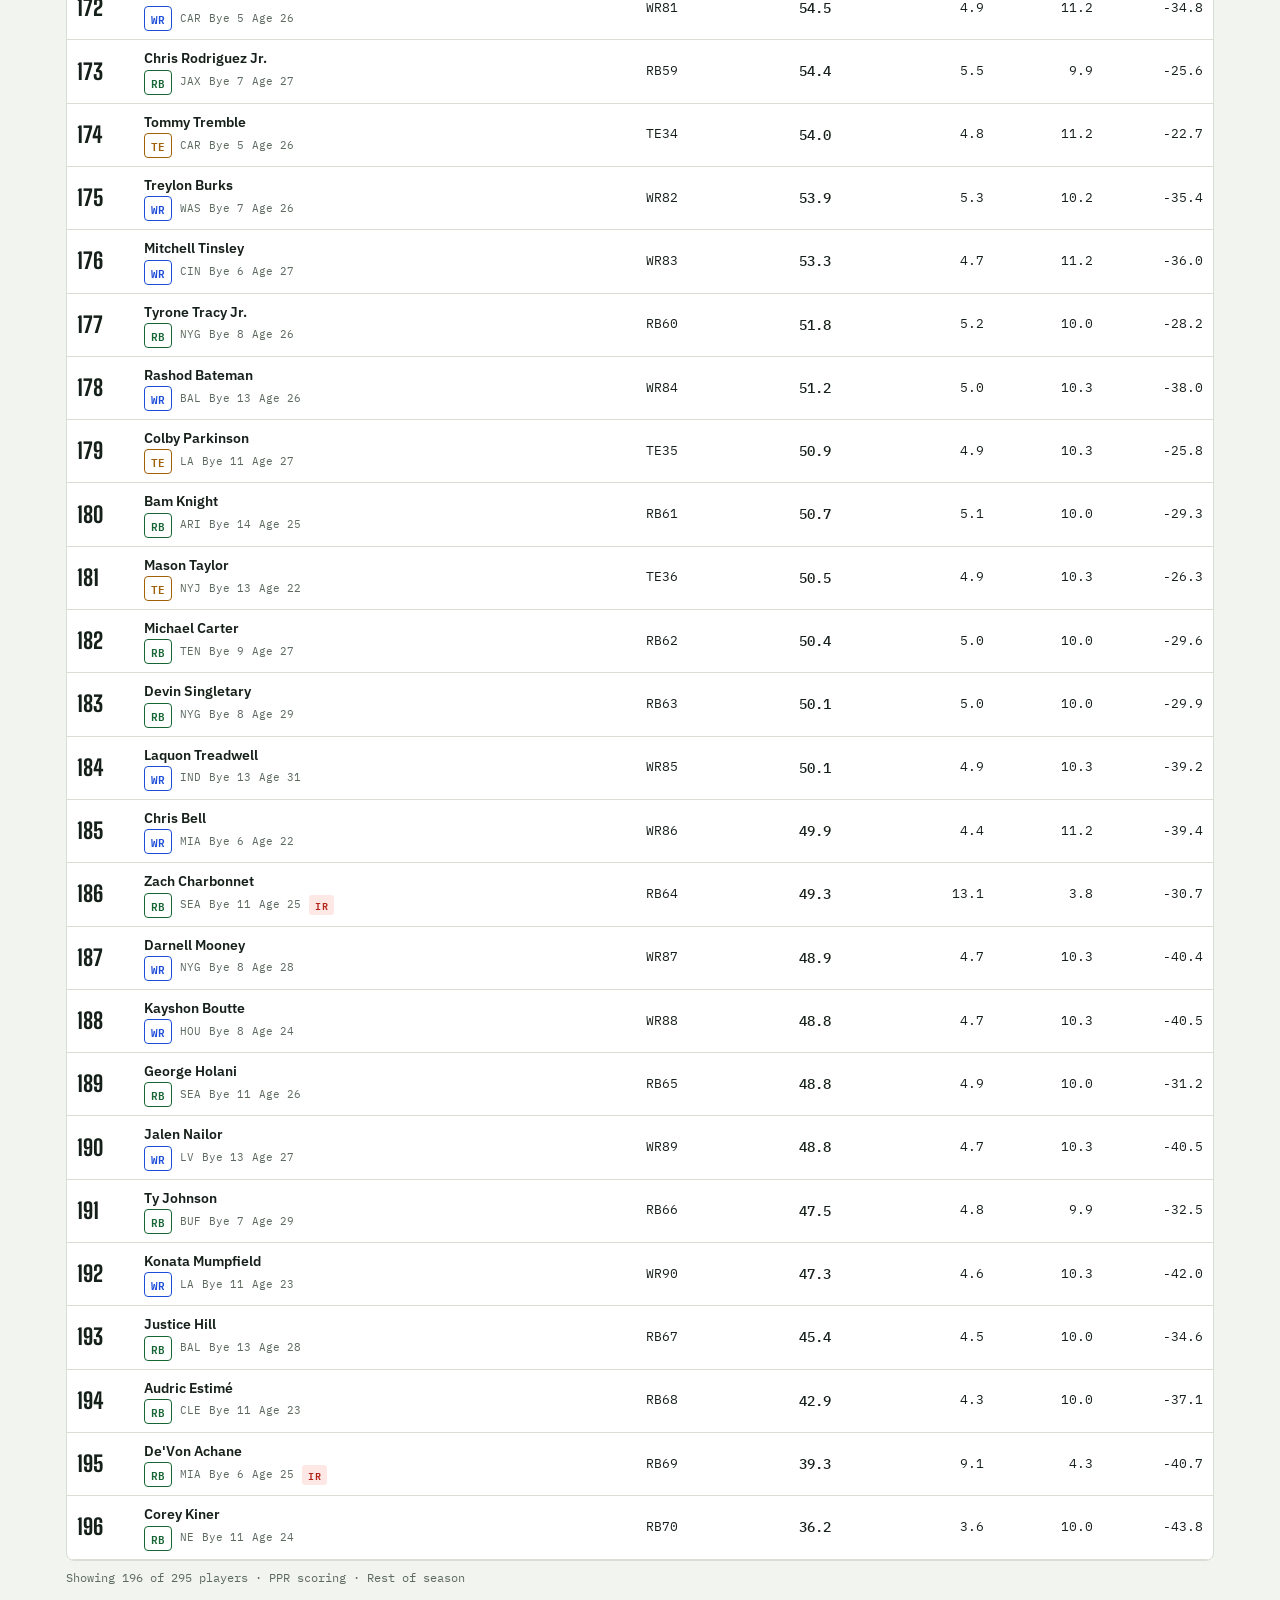
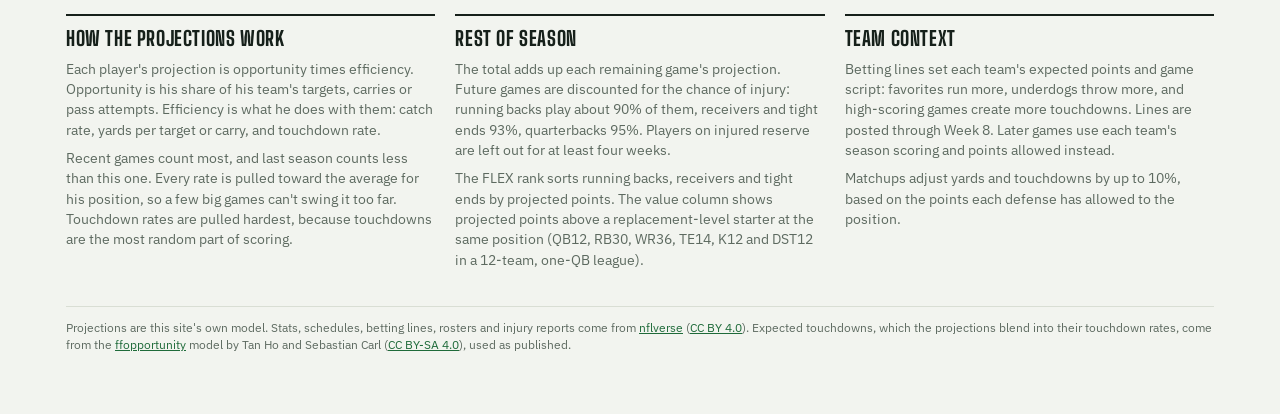
==== commit 7bfcc3db: "Clean up rest-of-season rankings and rebuild for Week 7 Remove empty rows and tied ranks from the RO" ====
--- a/board.html
+++ b/board.html
@@ -94,7 +94,7 @@
   <p class="credit">Projections are this site's own model. Stats, schedules, betting lines, rosters and injury reports come from <a href="https://github.com/nflverse" target="_blank" rel="noopener">nflverse</a> (<a href="https://creativecommons.org/licenses/by/4.0/" target="_blank" rel="noopener">CC BY 4.0</a>). Expected touchdowns, which the projections blend into their touchdown rates, come from the <a href="https://github.com/ffverse/ffopportunity" target="_blank" rel="noopener">ffopportunity</a> model by Tan Ho and Sebastian Carl (<a href="https://creativecommons.org/licenses/by-sa/4.0/" target="_blank" rel="noopener">CC BY-SA 4.0</a>), used as published.</p>
 </div>
 
-<script src="data.js?v=2ad59ba9bf"></script>
+<script src="data.js?v=b7a813c1a7"></script>
 <script>
 const st = {v:'ros', f:'ppr', p:'FLEX', q:'', hide:false, sk:'r', dir:1};
 try{const s=JSON.parse(localStorage.getItem('cbb')||'{}'); if(['ppr','half','std'].includes(s.f)) st.f=s.f; if(s.p&&s.p!=='ALL') st.p=s.p; if(s.v==='wk') st.v='wk';}catch(e){}
